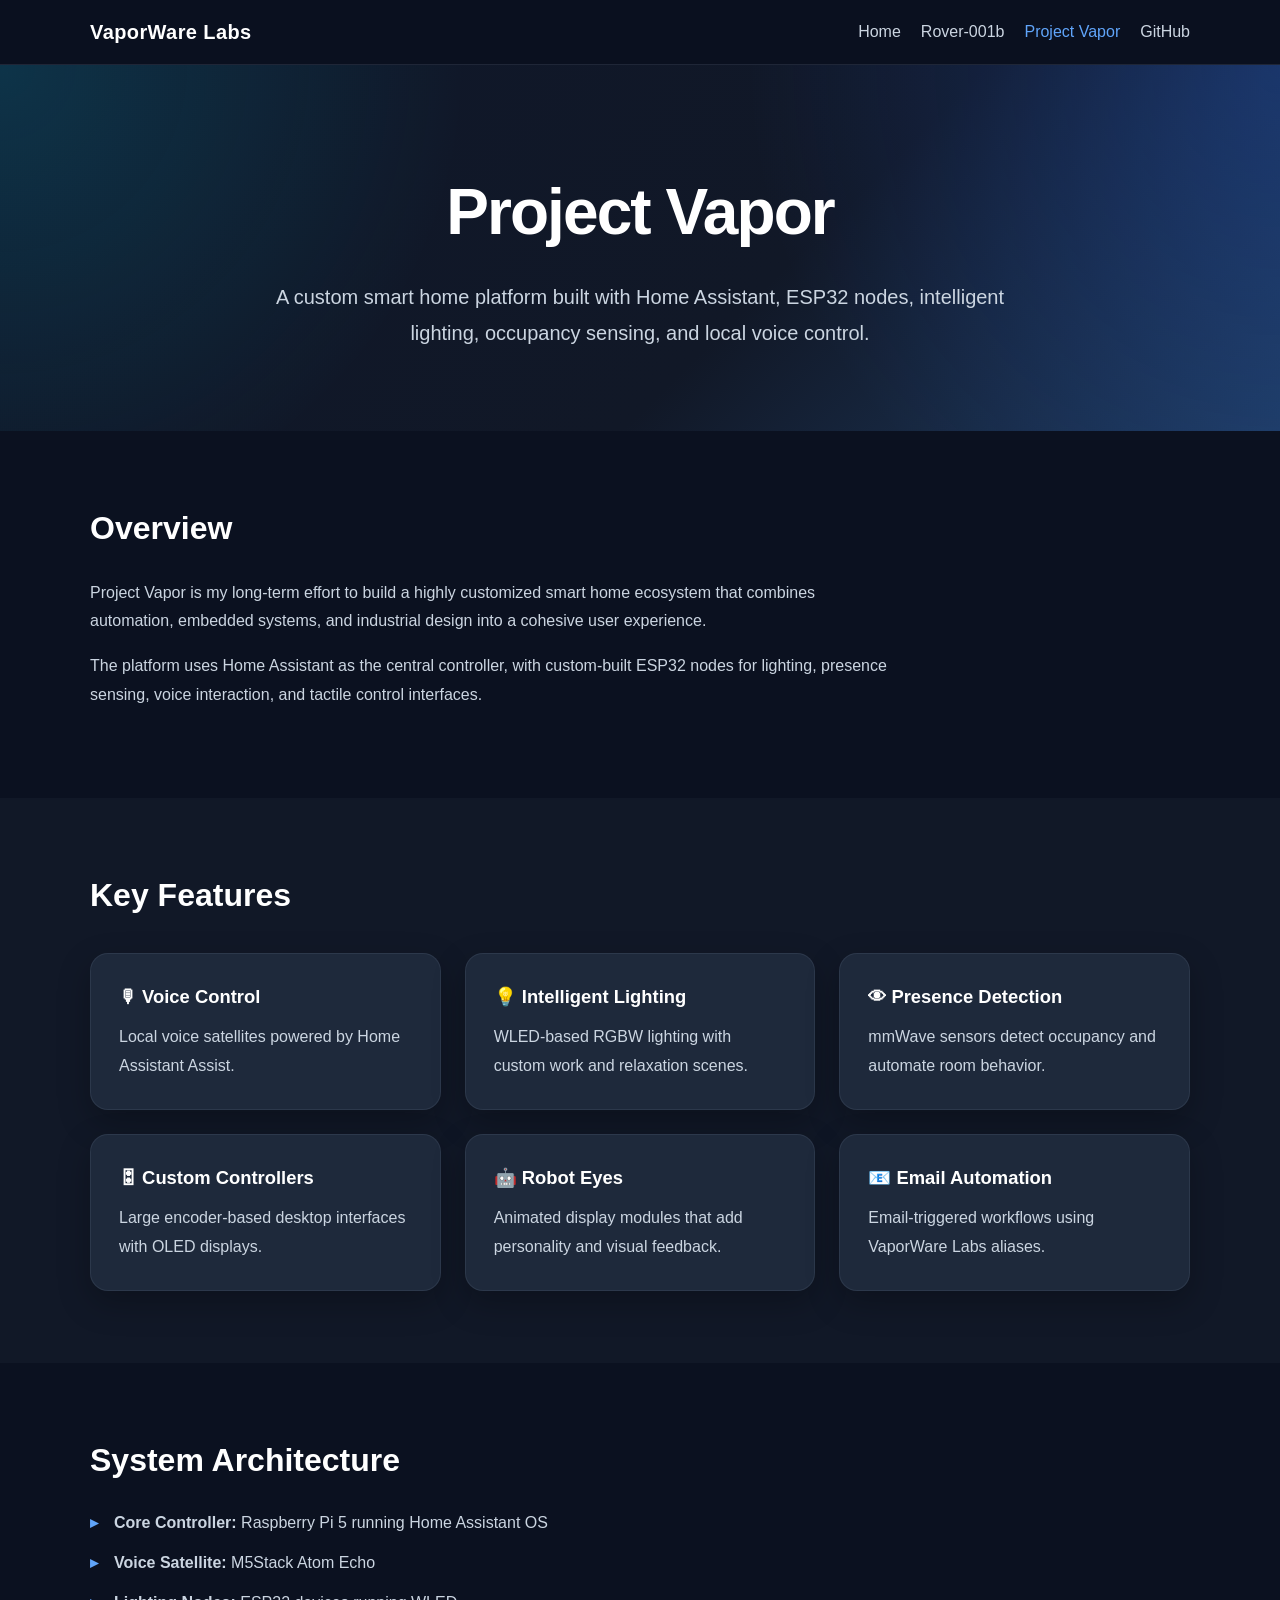
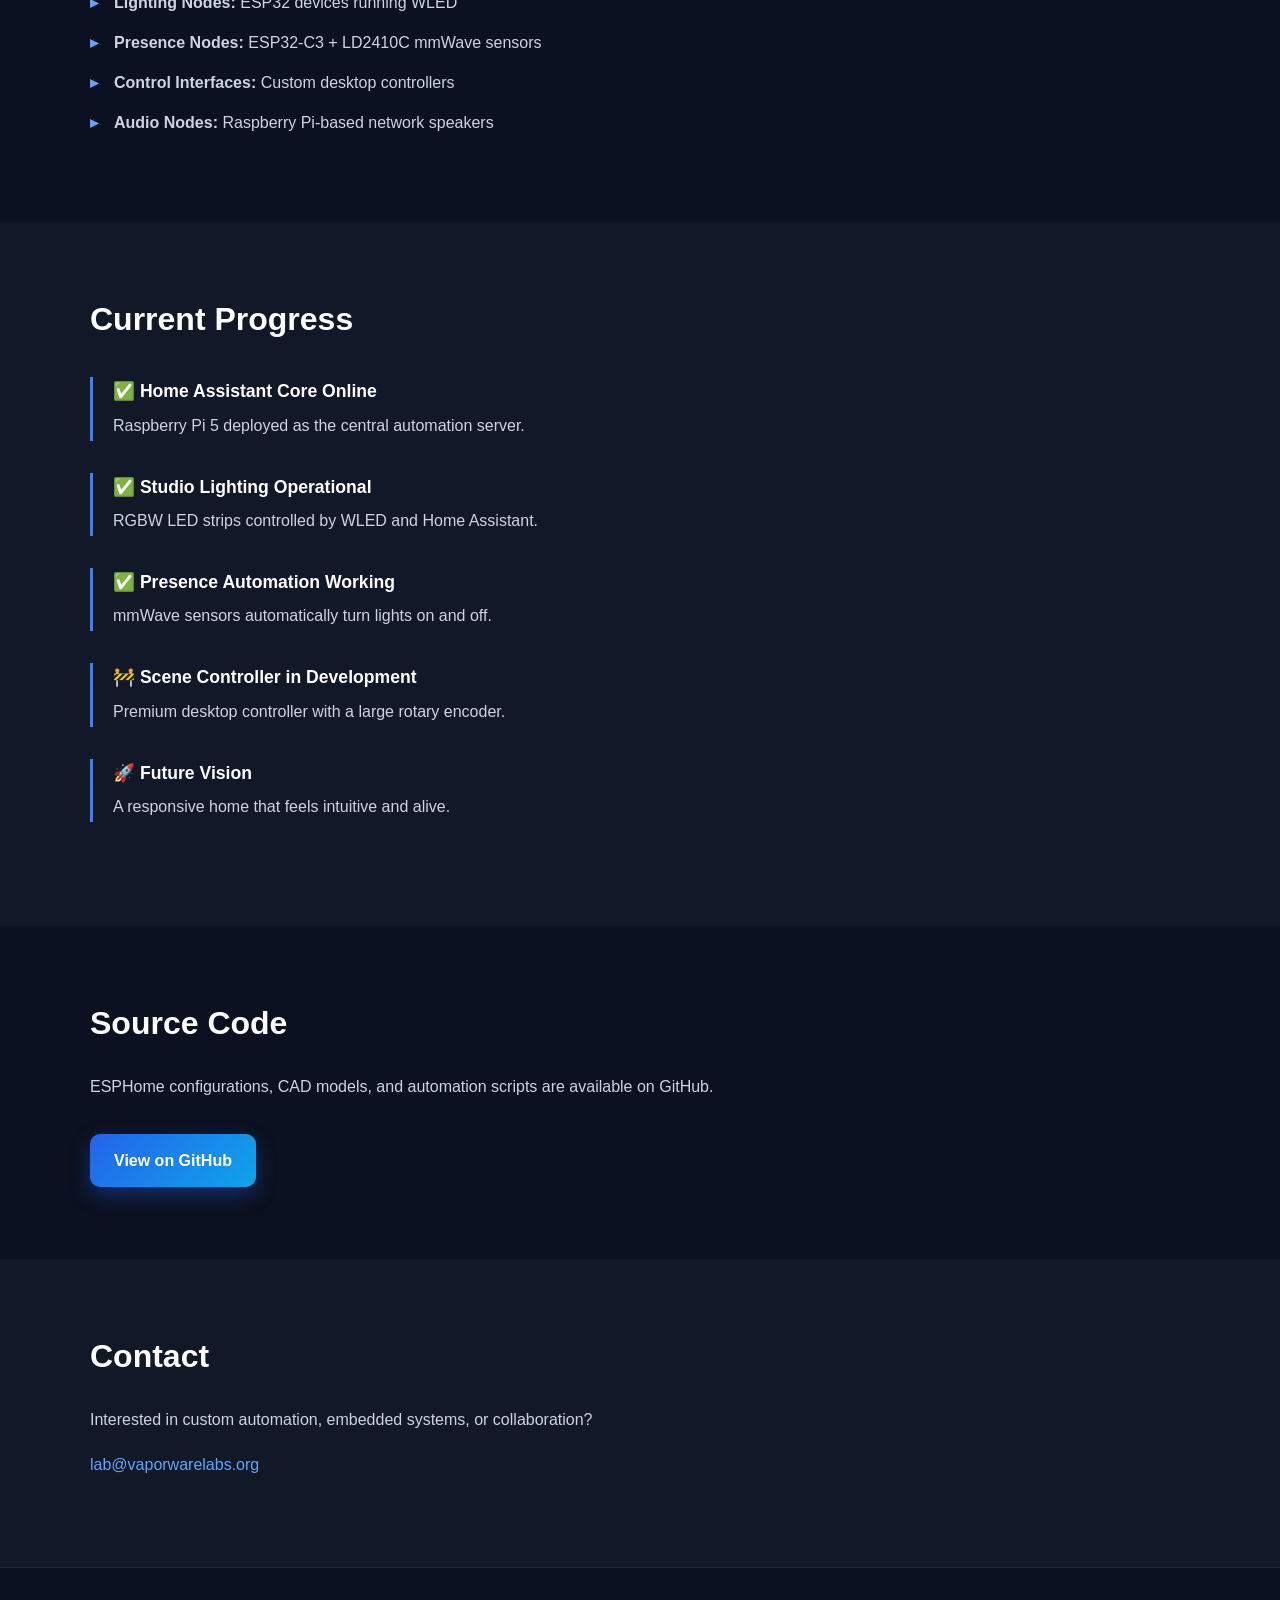
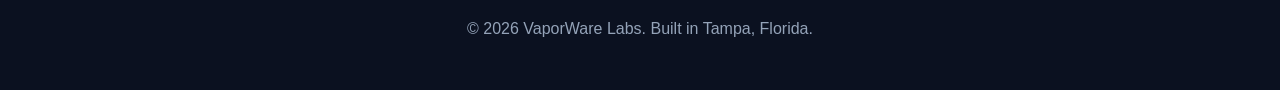
==== project-vapor.html @ d7fa9dd0 "Added project-vapor.html." ====
<!-- =========================================================
     File: project-vapor.html
     Project Vapor page with embedded CSS
     ========================================================= -->
<!DOCTYPE html>
<html lang="en">
<head>
  <meta charset="UTF-8" />
  <meta name="viewport" content="width=device-width, initial-scale=1.0" />

  <title>Project Vapor | VaporWare Labs</title>
  <meta
    name="description"
    content="Project Vapor is a custom smart home automation platform built with Home Assistant, ESP32 nodes, voice control, occupancy sensing, and intelligent lighting."
  />

  <style>
    /* =========================================================
       Base Layout
       ========================================================= */
    * {
      box-sizing: border-box;
    }

    body {
      margin: 0;
      font-family: -apple-system, BlinkMacSystemFont, "Segoe UI", Roboto,
        Helvetica, Arial, sans-serif;
      line-height: 1.6;
      color: #e5e7eb;
      background: #0b1120;
    }

    a {
      color: #60a5fa;
      text-decoration: none;
    }

    a:hover {
      text-decoration: underline;
    }

    .container {
      width: min(1100px, calc(100% - 2rem));
      margin: 0 auto;
    }

    /* =========================================================
       Header / Navigation
       ========================================================= */
    .site-header {
      background: rgba(11, 17, 32, 0.92);
      backdrop-filter: blur(8px);
      border-bottom: 1px solid rgba(148, 163, 184, 0.15);
      position: sticky;
      top: 0;
      z-index: 1000;
    }

    .site-header .container {
      display: flex;
      justify-content: space-between;
      align-items: center;
      padding: 1rem 0;
      gap: 1rem;
      flex-wrap: wrap;
    }

    .logo {
      font-size: 1.25rem;
      font-weight: 700;
      color: #ffffff;
      letter-spacing: 0.02em;
    }

    nav {
      display: flex;
      gap: 1.25rem;
      flex-wrap: wrap;
    }

    nav a {
      color: #cbd5e1;
      font-weight: 500;
    }

    nav a.active,
    nav a:hover {
      color: #60a5fa;
    }

    /* =========================================================
       Hero
       ========================================================= */
    .hero {
      background:
        radial-gradient(circle at top right, rgba(37, 99, 235, 0.25), transparent 40%),
        radial-gradient(circle at top left, rgba(6, 182, 212, 0.18), transparent 35%),
        linear-gradient(135deg, #0f172a, #111827 60%, #1e3a5f);
      padding: 6rem 0 5rem;
      text-align: center;
    }

    .hero h1 {
      margin: 0 0 1rem;
      font-size: clamp(2.5rem, 5vw, 4.5rem);
      font-weight: 800;
      letter-spacing: -0.03em;
      color: #ffffff;
    }

    .hero-subtitle {
      max-width: 800px;
      margin: 0 auto;
      font-size: 1.25rem;
      color: #cbd5e1;
      line-height: 1.8;
    }

    /* =========================================================
       Sections
       ========================================================= */
    .section {
      padding: 4.5rem 0;
    }

    .alt-bg {
      background: #111827;
    }

    .section h2 {
      margin-top: 0;
      margin-bottom: 1.5rem;
      font-size: 2rem;
      color: #ffffff;
    }

    .section p {
      max-width: 800px;
      color: #cbd5e1;
      line-height: 1.8;
    }

    /* =========================================================
       Cards
       ========================================================= */
    .card-grid {
      display: grid;
      grid-template-columns: repeat(auto-fit, minmax(260px, 1fr));
      gap: 1.5rem;
      margin-top: 2rem;
    }

    .card {
      background: #1e293b;
      border: 1px solid rgba(148, 163, 184, 0.12);
      border-radius: 18px;
      padding: 1.75rem;
      box-shadow: 0 12px 32px rgba(0, 0, 0, 0.25);
      transition: transform 0.2s ease, border-color 0.2s ease;
    }

    .card:hover {
      transform: translateY(-4px);
      border-color: rgba(96, 165, 250, 0.4);
    }

    .card h3 {
      margin-top: 0;
      margin-bottom: 0.75rem;
      color: #ffffff;
      font-size: 1.15rem;
    }

    .card p {
      margin: 0;
      color: #cbd5e1;
    }

    /* =========================================================
       Lists
       ========================================================= */
    .feature-list {
      list-style: none;
      padding: 0;
      margin: 1.5rem 0 0;
    }

    .feature-list li {
      margin-bottom: 0.9rem;
      padding-left: 1.5rem;
      position: relative;
      color: #cbd5e1;
    }

    .feature-list li::before {
      content: "▸";
      position: absolute;
      left: 0;
      color: #60a5fa;
      font-weight: bold;
    }

    /* =========================================================
       Timeline
       ========================================================= */
    .timeline {
      margin-top: 2rem;
    }

    .timeline-item {
      border-left: 3px solid #3b82f6;
      padding-left: 1.25rem;
      margin-bottom: 2rem;
    }

    .timeline-item h3 {
      margin: 0 0 0.4rem;
      color: #ffffff;
      font-size: 1.1rem;
    }

    .timeline-item p {
      margin: 0;
    }

    /* =========================================================
       Button
       ========================================================= */
    .button {
      display: inline-block;
      margin-top: 1rem;
      background: linear-gradient(135deg, #2563eb, #0ea5e9);
      color: #ffffff;
      padding: 0.85rem 1.5rem;
      border-radius: 10px;
      font-weight: 600;
      text-decoration: none;
      box-shadow: 0 8px 20px rgba(37, 99, 235, 0.35);
    }

    .button:hover {
      text-decoration: none;
      transform: translateY(-2px);
    }

    /* =========================================================
       Footer
       ========================================================= */
    .site-footer {
      border-top: 1px solid rgba(148, 163, 184, 0.15);
      padding: 2rem 0;
      text-align: center;
      color: #94a3b8;
      background: #0b1120;
    }

    /* =========================================================
       Responsive
       ========================================================= */
    @media (max-width: 768px) {
      .hero {
        padding: 4.5rem 0 4rem;
      }

      .hero-subtitle {
        font-size: 1.05rem;
      }

      .section {
        padding: 3.5rem 0;
      }

      .site-header .container {
        flex-direction: column;
        align-items: flex-start;
      }

      nav {
        gap: 0.75rem 1rem;
      }
    }
  </style>
</head>
<body>

  <!-- Navigation -->
  <header class="site-header">
    <div class="container">
      <a href="index.html" class="logo">VaporWare Labs</a>
      <nav>
        <a href="index.html">Home</a>
        <a href="rover-001b.html">Rover-001b</a>
        <a href="project-vapor.html" class="active">Project Vapor</a>
        <a href="https://github.com/VaporWareLabs" target="_blank">GitHub</a>
      </nav>
    </div>
  </header>

  <!-- Hero -->
  <section class="hero">
    <div class="container">
      <h1>Project Vapor</h1>
      <p class="hero-subtitle">
        A custom smart home platform built with Home Assistant, ESP32 nodes,
        intelligent lighting, occupancy sensing, and local voice control.
      </p>
    </div>
  </section>

  <!-- Overview -->
  <section class="section">
    <div class="container">
      <h2>Overview</h2>
      <p>
        Project Vapor is my long-term effort to build a highly customized smart
        home ecosystem that combines automation, embedded systems, and industrial
        design into a cohesive user experience.
      </p>
      <p>
        The platform uses Home Assistant as the central controller, with
        custom-built ESP32 nodes for lighting, presence sensing, voice
        interaction, and tactile control interfaces.
      </p>
    </div>
  </section>

  <!-- Features -->
  <section class="section alt-bg">
    <div class="container">
      <h2>Key Features</h2>

      <div class="card-grid">
        <div class="card">
          <h3>🎙 Voice Control</h3>
          <p>Local voice satellites powered by Home Assistant Assist.</p>
        </div>

        <div class="card">
          <h3>💡 Intelligent Lighting</h3>
          <p>WLED-based RGBW lighting with custom work and relaxation scenes.</p>
        </div>

        <div class="card">
          <h3>👁 Presence Detection</h3>
          <p>mmWave sensors detect occupancy and automate room behavior.</p>
        </div>

        <div class="card">
          <h3>🎛 Custom Controllers</h3>
          <p>Large encoder-based desktop interfaces with OLED displays.</p>
        </div>

        <div class="card">
          <h3>🤖 Robot Eyes</h3>
          <p>Animated display modules that add personality and visual feedback.</p>
        </div>

        <div class="card">
          <h3>📧 Email Automation</h3>
          <p>Email-triggered workflows using VaporWare Labs aliases.</p>
        </div>
      </div>
    </div>
  </section>

  <!-- Architecture -->
  <section class="section">
    <div class="container">
      <h2>System Architecture</h2>
      <ul class="feature-list">
        <li><strong>Core Controller:</strong> Raspberry Pi 5 running Home Assistant OS</li>
        <li><strong>Voice Satellite:</strong> M5Stack Atom Echo</li>
        <li><strong>Lighting Nodes:</strong> ESP32 devices running WLED</li>
        <li><strong>Presence Nodes:</strong> ESP32-C3 + LD2410C mmWave sensors</li>
        <li><strong>Control Interfaces:</strong> Custom desktop controllers</li>
        <li><strong>Audio Nodes:</strong> Raspberry Pi-based network speakers</li>
      </ul>
    </div>
  </section>

  <!-- Progress -->
  <section class="section alt-bg">
    <div class="container">
      <h2>Current Progress</h2>

      <div class="timeline">
        <div class="timeline-item">
          <h3>✅ Home Assistant Core Online</h3>
          <p>Raspberry Pi 5 deployed as the central automation server.</p>
        </div>

        <div class="timeline-item">
          <h3>✅ Studio Lighting Operational</h3>
          <p>RGBW LED strips controlled by WLED and Home Assistant.</p>
        </div>

        <div class="timeline-item">
          <h3>✅ Presence Automation Working</h3>
          <p>mmWave sensors automatically turn lights on and off.</p>
        </div>

        <div class="timeline-item">
          <h3>🚧 Scene Controller in Development</h3>
          <p>Premium desktop controller with a large rotary encoder.</p>
        </div>

        <div class="timeline-item">
          <h3>🚀 Future Vision</h3>
          <p>A responsive home that feels intuitive and alive.</p>
        </div>
      </div>
    </div>
  </section>

  <!-- GitHub -->
  <section class="section">
    <div class="container">
      <h2>Source Code</h2>
      <p>
        ESPHome configurations, CAD models, and automation scripts are available
        on GitHub.
      </p>
      <a class="button"
         href="https://github.com/VaporWareLabs"
         target="_blank">
        View on GitHub
      </a>
    </div>
  </section>

  <!-- Contact -->
  <section class="section alt-bg">
    <div class="container">
      <h2>Contact</h2>
      <p>
        Interested in custom automation, embedded systems, or collaboration?
      </p>
      <p>
        <a href="mailto:lab@vaporwarelabs.org">lab@vaporwarelabs.org</a>
      </p>
    </div>
  </section>

  <!-- Footer -->
  <footer class="site-footer">
    <div class="container">
      <p>&copy; 2026 VaporWare Labs. Built in Tampa, Florida.</p>
    </div>
  </footer>

</body>
</html>
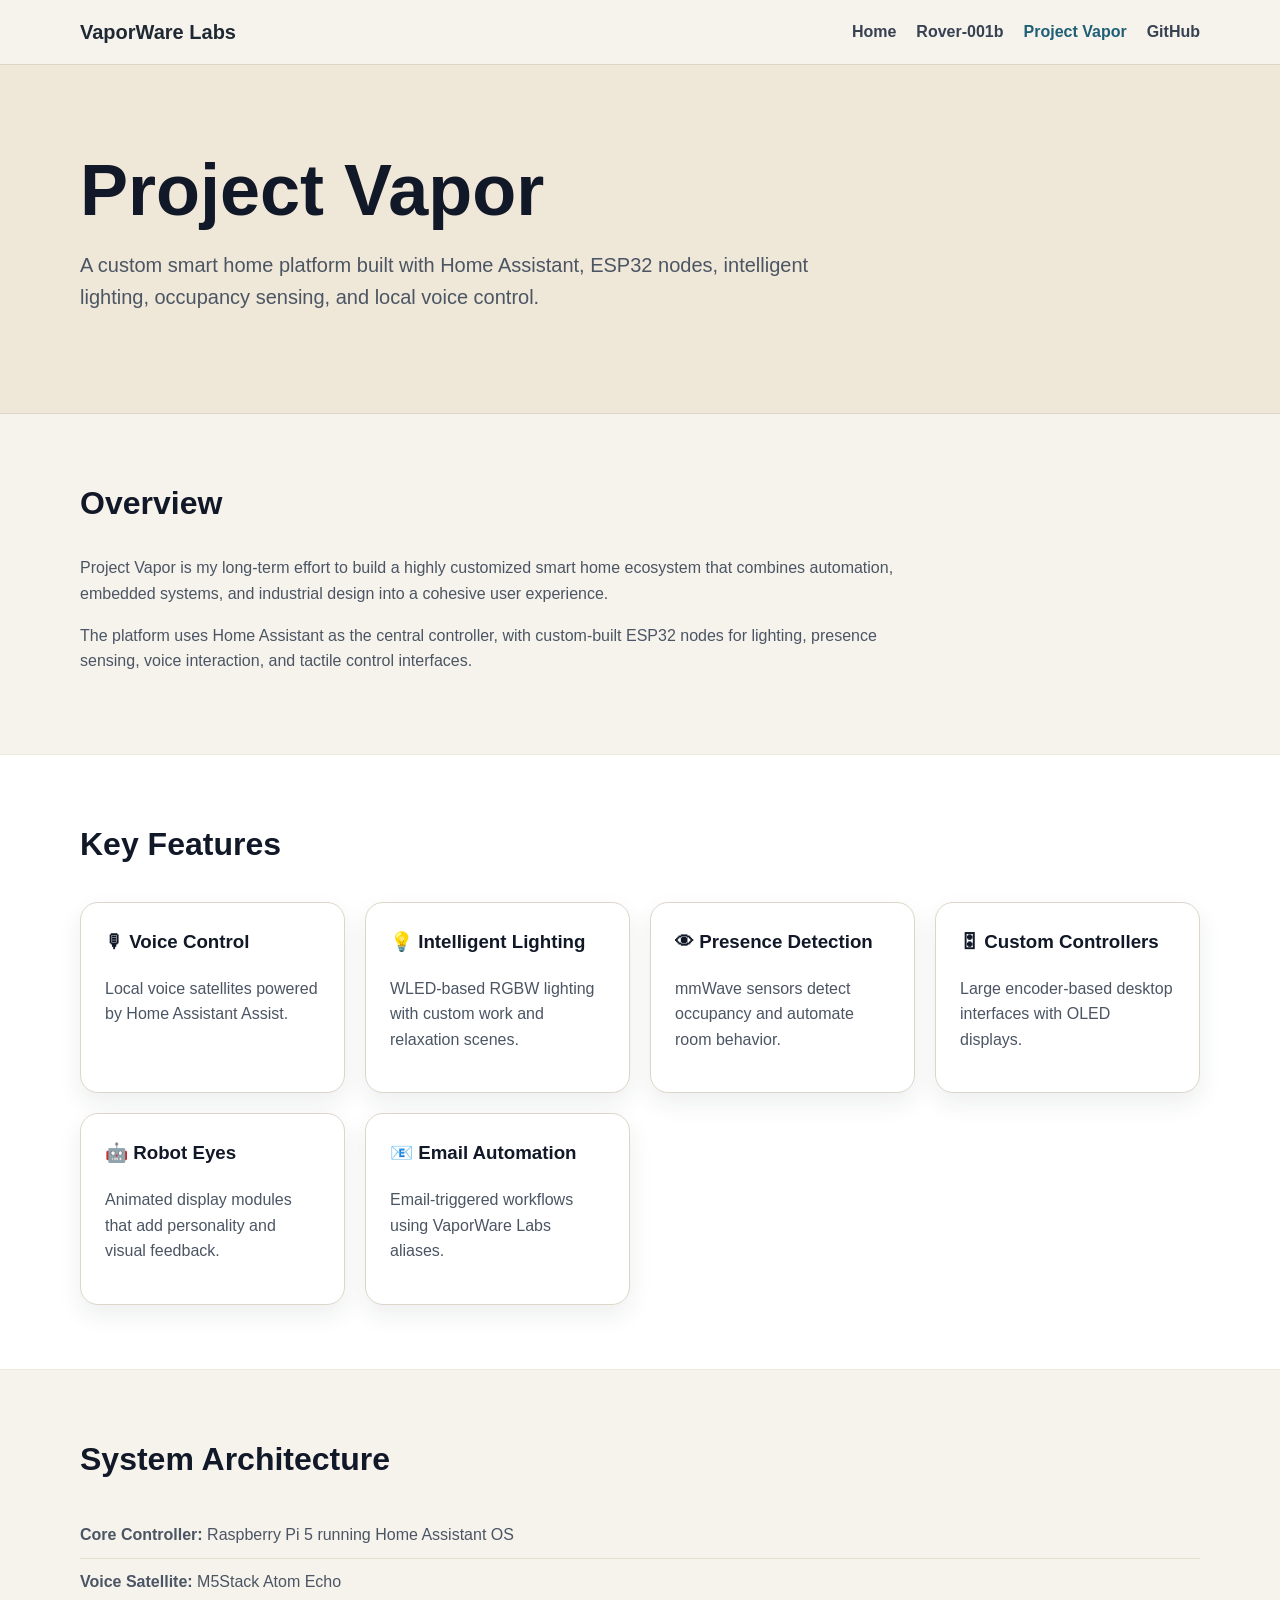
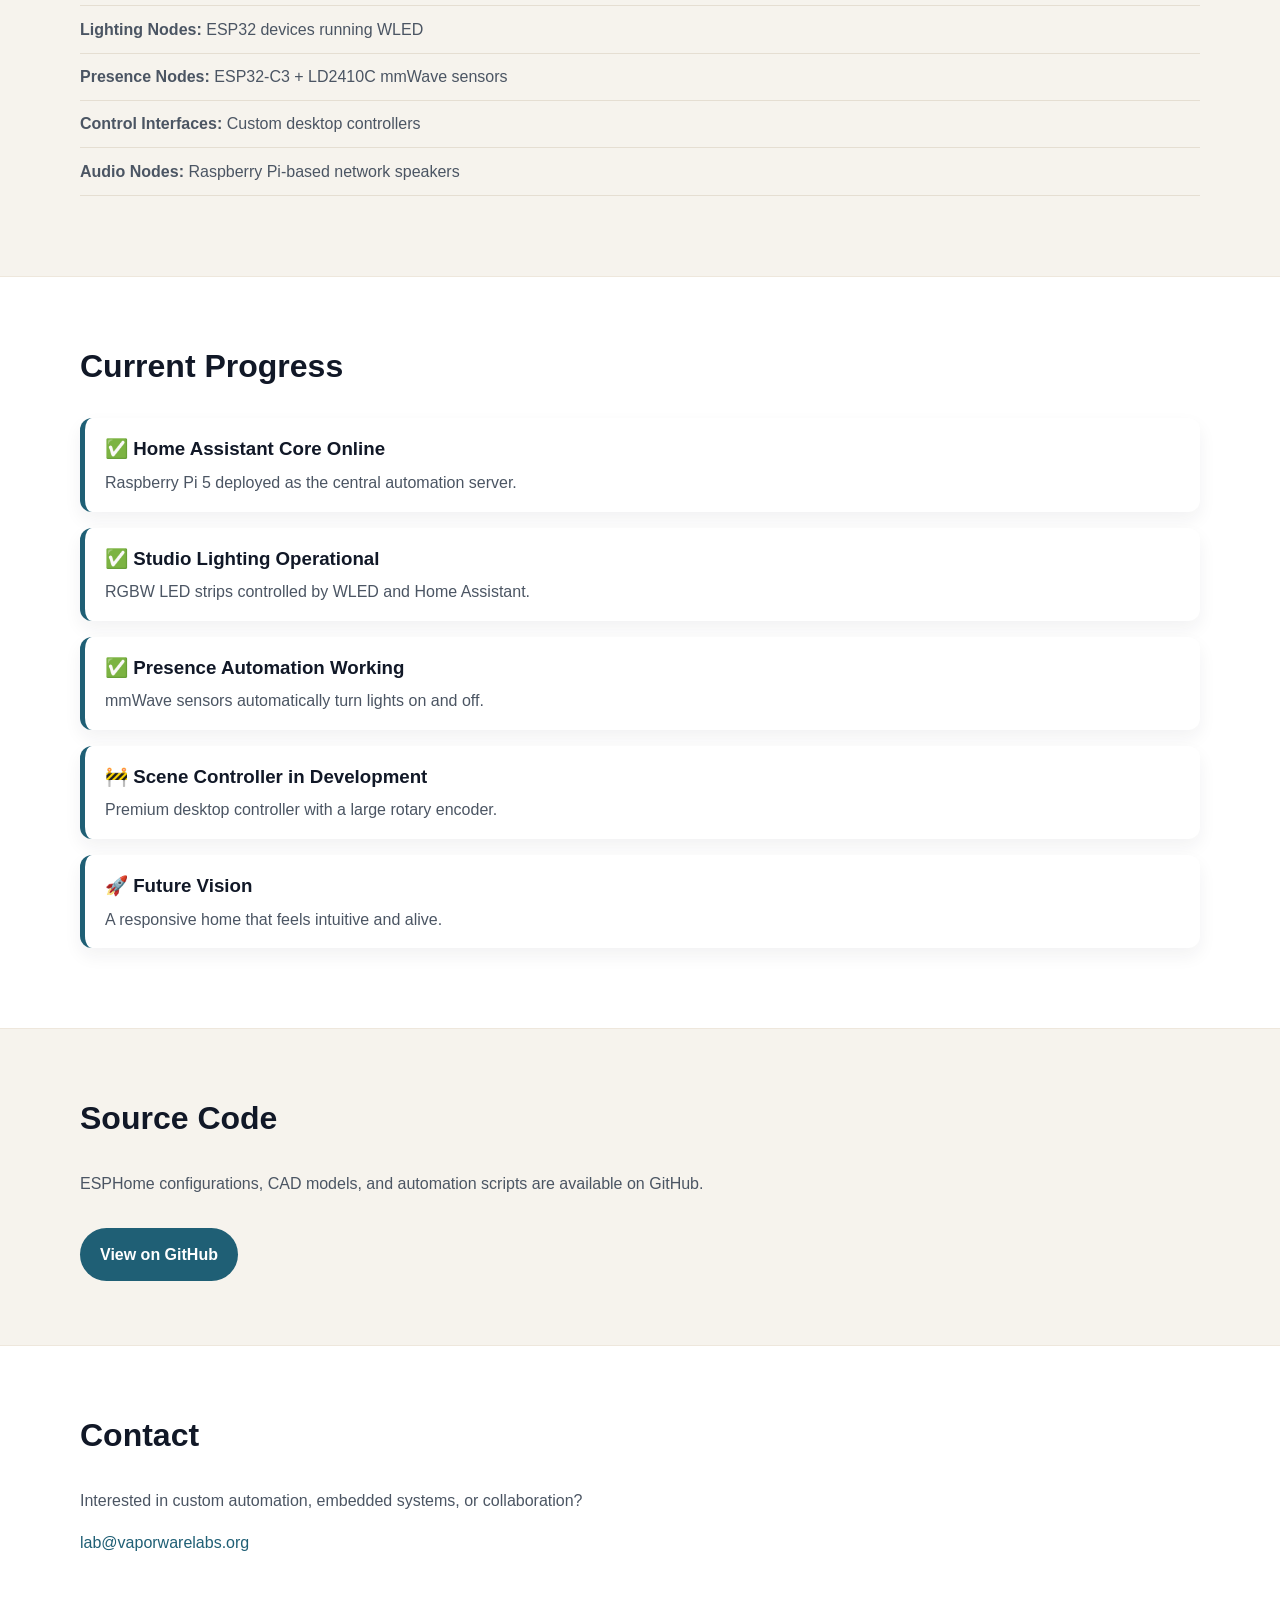
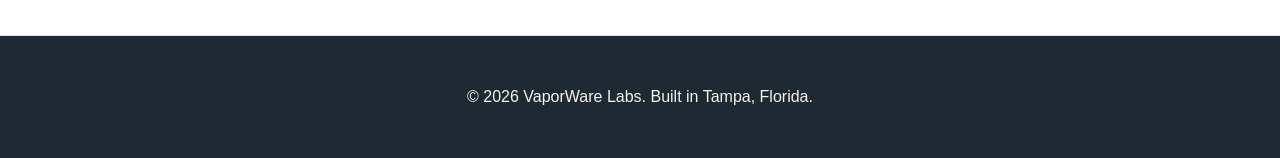
==== commit a6003957: "Reworked project-vapor.html." ====
--- a/project-vapor.html
+++ b/project-vapor.html
@@ -15,270 +15,181 @@
   />
 
   <style>
-    /* =========================================================
-       Base Layout
-       ========================================================= */
-    * {
-      box-sizing: border-box;
-    }
-
+    * { box-sizing: border-box; }
+  
     body {
       margin: 0;
-      font-family: -apple-system, BlinkMacSystemFont, "Segoe UI", Roboto,
-        Helvetica, Arial, sans-serif;
+      font-family: Arial, Helvetica, sans-serif;
+      color: #1f2933;
+      background: #f6f3ed;
       line-height: 1.6;
-      color: #e5e7eb;
-      background: #0b1120;
-    }
-
-    a {
-      color: #60a5fa;
-      text-decoration: none;
-    }
-
-    a:hover {
-      text-decoration: underline;
-    }
-
+    }
+  
+    a { color: #1f5f75; text-decoration: none; }
+    a:hover { text-decoration: underline; }
+  
     .container {
-      width: min(1100px, calc(100% - 2rem));
+      width: min(1120px, calc(100% - 2rem));
       margin: 0 auto;
     }
-
-    /* =========================================================
-       Header / Navigation
-       ========================================================= */
+  
     .site-header {
-      background: rgba(11, 17, 32, 0.92);
-      backdrop-filter: blur(8px);
-      border-bottom: 1px solid rgba(148, 163, 184, 0.15);
-      position: sticky;
-      top: 0;
-      z-index: 1000;
-    }
-
+      background: #f6f3ed;
+      border-bottom: 1px solid #ddd6c8;
+      padding: 1rem 0;
+    }
+  
     .site-header .container {
       display: flex;
       justify-content: space-between;
       align-items: center;
-      padding: 1rem 0;
       gap: 1rem;
       flex-wrap: wrap;
     }
-
+  
     .logo {
+      color: #1f2933;
+      font-weight: 800;
       font-size: 1.25rem;
-      font-weight: 700;
-      color: #ffffff;
-      letter-spacing: 0.02em;
-    }
-
+    }
+  
     nav {
       display: flex;
       gap: 1.25rem;
       flex-wrap: wrap;
     }
-
+  
     nav a {
-      color: #cbd5e1;
-      font-weight: 500;
-    }
-
-    nav a.active,
-    nav a:hover {
-      color: #60a5fa;
-    }
-
-    /* =========================================================
-       Hero
-       ========================================================= */
+      color: #374151;
+      font-weight: 600;
+    }
+  
+    nav a.active {
+      color: #1f5f75;
+    }
+  
     .hero {
-      background:
-        radial-gradient(circle at top right, rgba(37, 99, 235, 0.25), transparent 40%),
-        radial-gradient(circle at top left, rgba(6, 182, 212, 0.18), transparent 35%),
-        linear-gradient(135deg, #0f172a, #111827 60%, #1e3a5f);
-      padding: 6rem 0 5rem;
-      text-align: center;
-    }
-
+      padding: 5rem 0;
+      background: #efe7d8;
+      border-bottom: 1px solid #ddd6c8;
+    }
+  
+    .eyebrow {
+      color: #6b7280;
+      font-weight: 700;
+      text-transform: uppercase;
+      letter-spacing: 0.12em;
+      font-size: 0.85rem;
+    }
+  
     .hero h1 {
-      margin: 0 0 1rem;
-      font-size: clamp(2.5rem, 5vw, 4.5rem);
-      font-weight: 800;
-      letter-spacing: -0.03em;
-      color: #ffffff;
-    }
-
+      font-size: clamp(2.5rem, 6vw, 4.5rem);
+      margin: 0.5rem 0 1rem;
+      color: #111827;
+      line-height: 1.05;
+    }
+  
     .hero-subtitle {
-      max-width: 800px;
-      margin: 0 auto;
+      max-width: 780px;
       font-size: 1.25rem;
-      color: #cbd5e1;
-      line-height: 1.8;
-    }
-
-    /* =========================================================
-       Sections
-       ========================================================= */
+      color: #4b5563;
+    }
+  
     .section {
-      padding: 4.5rem 0;
-    }
-
+      padding: 4rem 0;
+    }
+  
+    .section h2 {
+      font-size: 2rem;
+      color: #111827;
+      margin-top: 0;
+    }
+  
+    .section p {
+      max-width: 820px;
+      color: #4b5563;
+    }
+  
     .alt-bg {
-      background: #111827;
-    }
-
-    .section h2 {
-      margin-top: 0;
-      margin-bottom: 1.5rem;
-      font-size: 2rem;
-      color: #ffffff;
-    }
-
-    .section p {
-      max-width: 800px;
-      color: #cbd5e1;
-      line-height: 1.8;
-    }
-
-    /* =========================================================
-       Cards
-       ========================================================= */
+      background: #ffffff;
+      border-top: 1px solid #eee7dc;
+      border-bottom: 1px solid #eee7dc;
+    }
+  
     .card-grid {
       display: grid;
-      grid-template-columns: repeat(auto-fit, minmax(260px, 1fr));
-      gap: 1.5rem;
+      grid-template-columns: repeat(auto-fit, minmax(240px, 1fr));
+      gap: 1.25rem;
       margin-top: 2rem;
     }
-
+  
     .card {
-      background: #1e293b;
-      border: 1px solid rgba(148, 163, 184, 0.12);
+      background: #ffffff;
+      border: 1px solid #ddd6c8;
       border-radius: 18px;
-      padding: 1.75rem;
-      box-shadow: 0 12px 32px rgba(0, 0, 0, 0.25);
-      transition: transform 0.2s ease, border-color 0.2s ease;
-    }
-
-    .card:hover {
-      transform: translateY(-4px);
-      border-color: rgba(96, 165, 250, 0.4);
-    }
-
+      padding: 1.5rem;
+      box-shadow: 0 10px 24px rgba(31, 41, 51, 0.08);
+    }
+  
     .card h3 {
       margin-top: 0;
-      margin-bottom: 0.75rem;
-      color: #ffffff;
-      font-size: 1.15rem;
-    }
-
-    .card p {
-      margin: 0;
-      color: #cbd5e1;
-    }
-
-    /* =========================================================
-       Lists
-       ========================================================= */
+      color: #111827;
+    }
+  
     .feature-list {
       list-style: none;
       padding: 0;
-      margin: 1.5rem 0 0;
-    }
-
+    }
+  
     .feature-list li {
-      margin-bottom: 0.9rem;
-      padding-left: 1.5rem;
-      position: relative;
-      color: #cbd5e1;
-    }
-
-    .feature-list li::before {
-      content: "▸";
-      position: absolute;
-      left: 0;
-      color: #60a5fa;
-      font-weight: bold;
-    }
-
-    /* =========================================================
-       Timeline
-       ========================================================= */
-    .timeline {
-      margin-top: 2rem;
-    }
-
+      padding: 0.65rem 0;
+      border-bottom: 1px solid #e5ded2;
+      color: #4b5563;
+    }
+  
     .timeline-item {
-      border-left: 3px solid #3b82f6;
-      padding-left: 1.25rem;
-      margin-bottom: 2rem;
-    }
-
+      background: #ffffff;
+      border-left: 5px solid #1f5f75;
+      border-radius: 12px;
+      padding: 1rem 1.25rem;
+      margin-bottom: 1rem;
+      box-shadow: 0 8px 18px rgba(31, 41, 51, 0.06);
+    }
+  
     .timeline-item h3 {
-      margin: 0 0 0.4rem;
-      color: #ffffff;
-      font-size: 1.1rem;
-    }
-
+      margin: 0 0 0.35rem;
+      color: #111827;
+    }
+  
     .timeline-item p {
       margin: 0;
     }
-
-    /* =========================================================
-       Button
-       ========================================================= */
+  
     .button {
       display: inline-block;
+      background: #1f5f75;
+      color: #ffffff;
+      padding: 0.85rem 1.25rem;
+      border-radius: 999px;
+      font-weight: 700;
       margin-top: 1rem;
-      background: linear-gradient(135deg, #2563eb, #0ea5e9);
-      color: #ffffff;
-      padding: 0.85rem 1.5rem;
-      border-radius: 10px;
-      font-weight: 600;
+    }
+  
+    .button:hover {
+      background: #17495a;
       text-decoration: none;
-      box-shadow: 0 8px 20px rgba(37, 99, 235, 0.35);
-    }
-
-    .button:hover {
-      text-decoration: none;
-      transform: translateY(-2px);
-    }
-
-    /* =========================================================
-       Footer
-       ========================================================= */
+    }
+  
     .site-footer {
-      border-top: 1px solid rgba(148, 163, 184, 0.15);
+      background: #1f2933;
+      color: #f6f3ed;
       padding: 2rem 0;
       text-align: center;
-      color: #94a3b8;
-      background: #0b1120;
-    }
-
-    /* =========================================================
-       Responsive
-       ========================================================= */
+    }
+  
     @media (max-width: 768px) {
-      .hero {
-        padding: 4.5rem 0 4rem;
-      }
-
-      .hero-subtitle {
-        font-size: 1.05rem;
-      }
-
-      .section {
-        padding: 3.5rem 0;
-      }
-
-      .site-header .container {
-        flex-direction: column;
-        align-items: flex-start;
-      }
-
-      nav {
-        gap: 0.75rem 1rem;
-      }
+      .hero { padding: 3.5rem 0; }
+      .section { padding: 3rem 0; }
     }
   </style>
 </head>
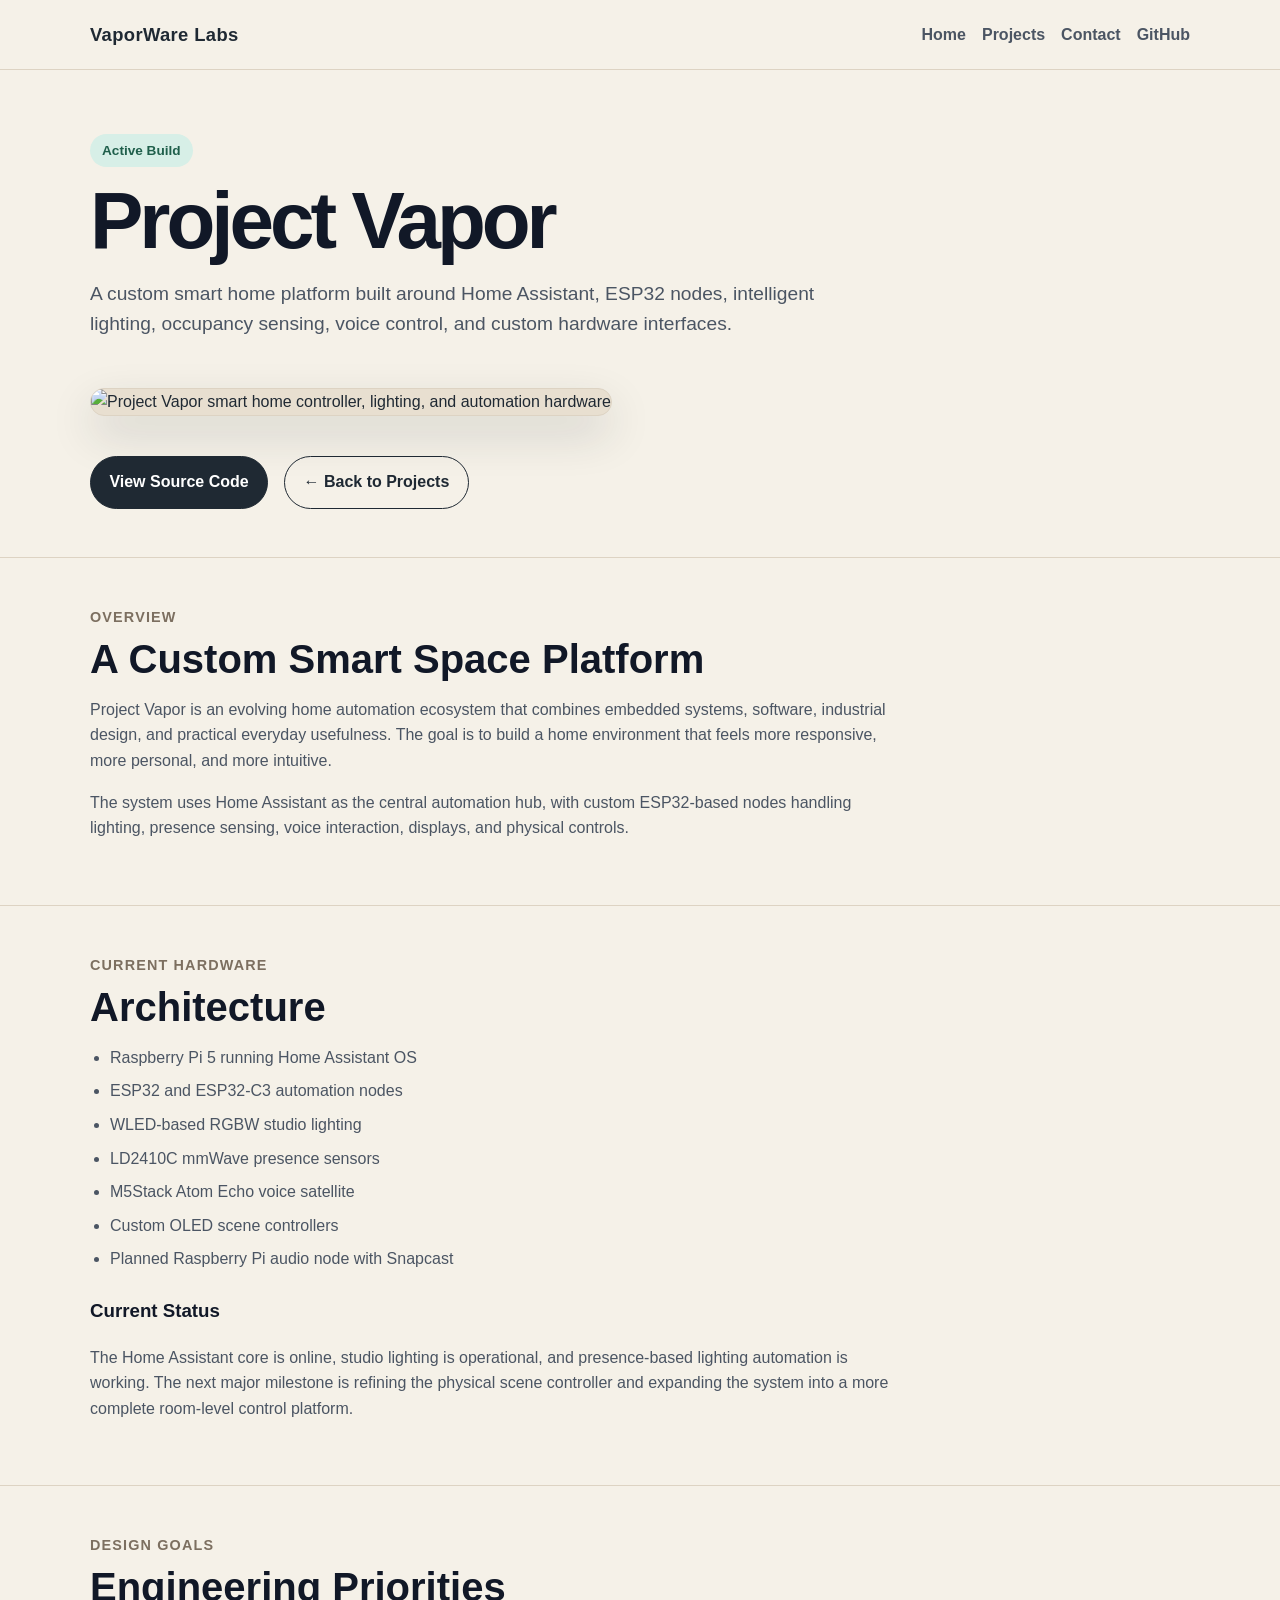
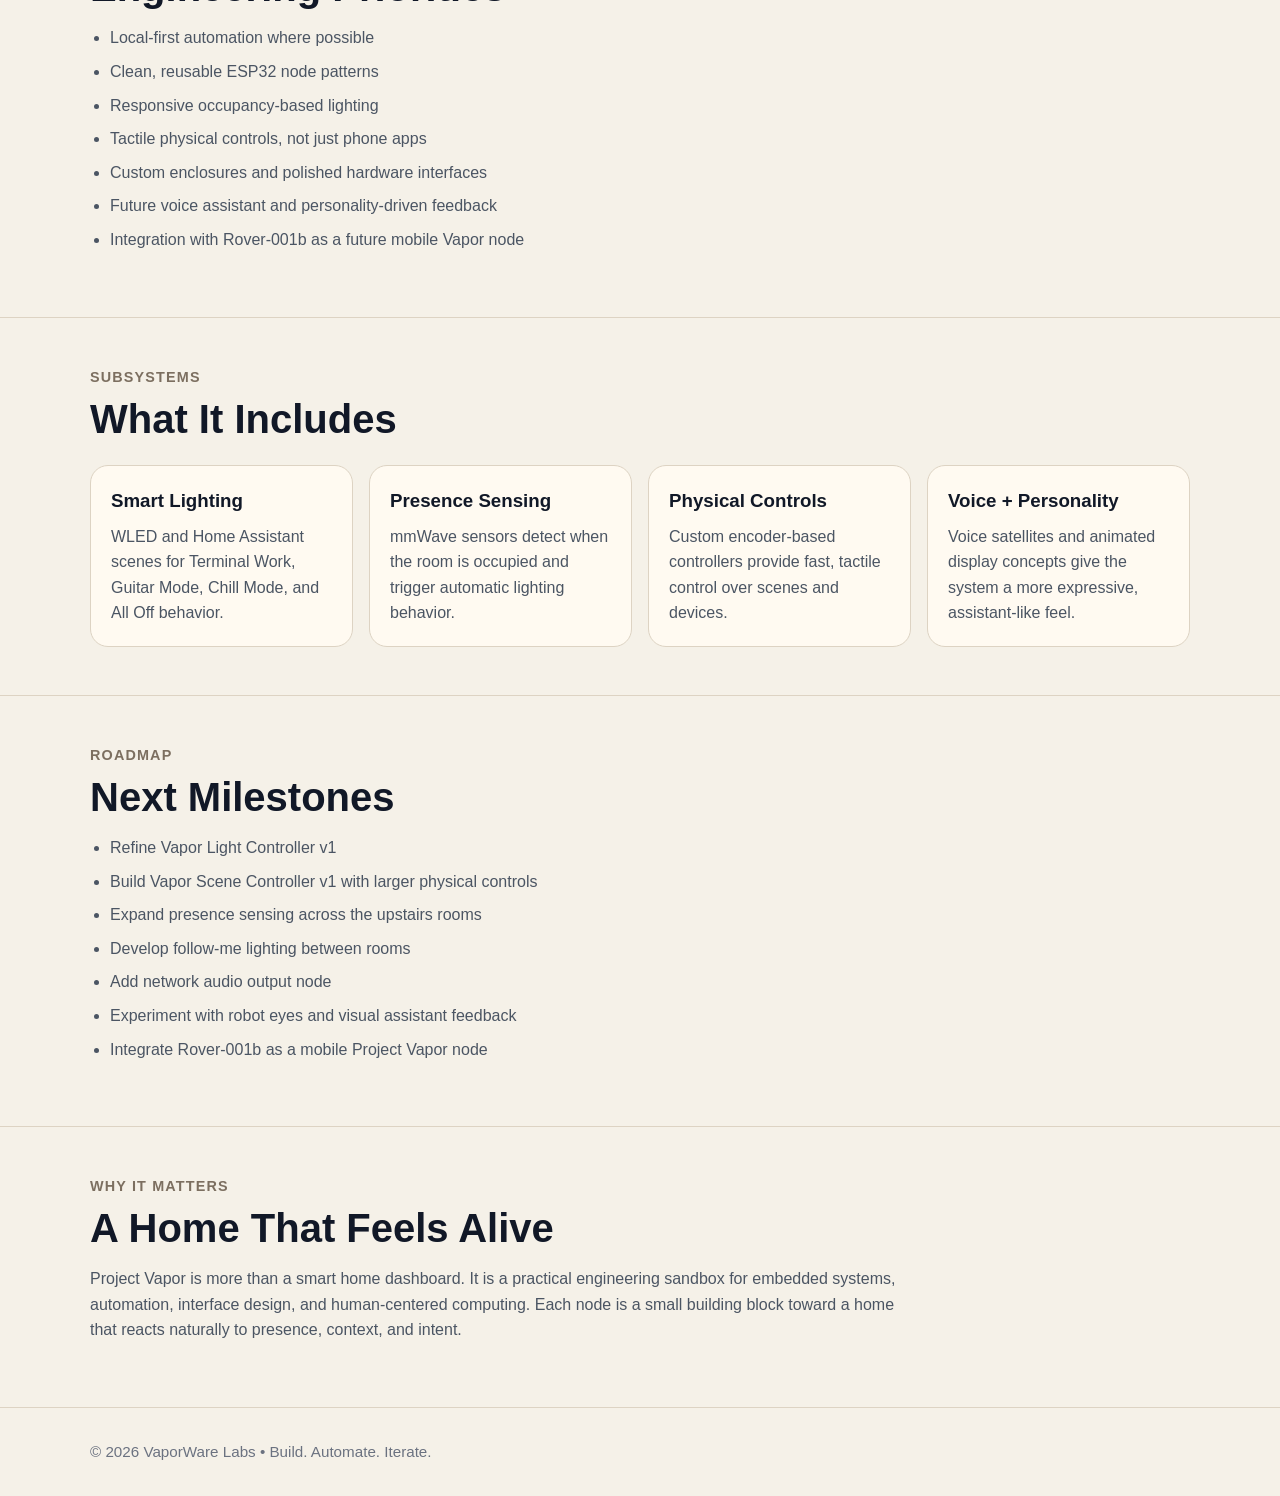
==== commit d749e4a3: "Updated project-vapor.html style to match site." ====
--- a/project-vapor.html
+++ b/project-vapor.html
@@ -1,7 +1,3 @@
-<!-- =========================================================
-     File: project-vapor.html
-     Project Vapor page with embedded CSS
-     ========================================================= -->
 <!DOCTYPE html>
 <html lang="en">
 <head>
@@ -11,354 +7,397 @@
   <title>Project Vapor | VaporWare Labs</title>
   <meta
     name="description"
-    content="Project Vapor is a custom smart home automation platform built with Home Assistant, ESP32 nodes, voice control, occupancy sensing, and intelligent lighting."
+    content="Project Vapor is a custom smart home automation platform built with Home Assistant, ESP32 nodes, intelligent lighting, occupancy sensing, and local voice control."
   />
 
   <style>
-    * { box-sizing: border-box; }
-  
+    * {
+      box-sizing: border-box;
+    }
+
     body {
       margin: 0;
       font-family: Arial, Helvetica, sans-serif;
+      background: #f5f1e8;
       color: #1f2933;
-      background: #f6f3ed;
       line-height: 1.6;
     }
-  
-    a { color: #1f5f75; text-decoration: none; }
-    a:hover { text-decoration: underline; }
-  
+
+    a {
+      color: inherit;
+      text-decoration: none;
+    }
+
     .container {
-      width: min(1120px, calc(100% - 2rem));
+      width: min(1100px, calc(100% - 2rem));
       margin: 0 auto;
     }
-  
-    .site-header {
-      background: #f6f3ed;
-      border-bottom: 1px solid #ddd6c8;
-      padding: 1rem 0;
-    }
-  
-    .site-header .container {
+
+    header {
+      padding: 1.25rem 0;
+      border-bottom: 1px solid #ddd3c3;
+      background: #f5f1e8;
+    }
+
+    .nav {
       display: flex;
       justify-content: space-between;
       align-items: center;
       gap: 1rem;
       flex-wrap: wrap;
     }
-  
-    .logo {
-      color: #1f2933;
+
+    .brand {
       font-weight: 800;
-      font-size: 1.25rem;
-    }
-  
+      font-size: 1.15rem;
+      letter-spacing: 0.02em;
+    }
+
     nav {
       display: flex;
-      gap: 1.25rem;
+      gap: 1rem;
       flex-wrap: wrap;
-    }
-  
-    nav a {
-      color: #374151;
       font-weight: 600;
-    }
-  
-    nav a.active {
-      color: #1f5f75;
-    }
-  
+      color: #4b5563;
+    }
+
+    nav a:hover {
+      color: #111827;
+    }
+
     .hero {
-      padding: 5rem 0;
-      background: #efe7d8;
-      border-bottom: 1px solid #ddd6c8;
-    }
-  
-    .eyebrow {
-      color: #6b7280;
+      padding: 4rem 0 3rem;
+    }
+
+    .badge {
+      display: inline-block;
+      margin-bottom: 1rem;
+      padding: 0.35rem 0.75rem;
+      border-radius: 999px;
+      background: #d7efe7;
+      color: #1f5f4b;
+      font-size: 0.85rem;
       font-weight: 700;
+    }
+
+    h1 {
+      margin: 0 0 1rem;
+      font-size: clamp(2.75rem, 7vw, 5rem);
+      line-height: 0.95;
+      letter-spacing: -0.05em;
+      color: #111827;
+    }
+
+    .hero p {
+      max-width: 760px;
+      font-size: 1.2rem;
+      color: #4b5563;
+      margin-bottom: 2rem;
+    }
+
+    .hero-image {
+      width: 100%;
+      max-height: 520px;
+      object-fit: cover;
+      border-radius: 24px;
+      border: 1px solid #ddd3c3;
+      box-shadow: 0 18px 45px rgba(31, 41, 51, 0.16);
+      background: #e8dfd0;
+      margin: 1rem 0 1.5rem;
+    }
+
+    .actions {
+      display: flex;
+      gap: 1rem;
+      flex-wrap: wrap;
+      margin-top: 1rem;
+    }
+
+    .button {
+      display: inline-block;
+      padding: 0.8rem 1.15rem;
+      border-radius: 999px;
+      font-weight: 700;
+      border: 1px solid #1f2933;
+      background: #1f2933;
+      color: #ffffff;
+    }
+
+    .button.secondary {
+      background: transparent;
+      color: #1f2933;
+    }
+
+    .section {
+      padding: 3rem 0;
+      border-top: 1px solid #ddd3c3;
+    }
+
+    .section-label {
+      margin: 0 0 0.5rem;
+      color: #7c6f60;
+      font-size: 0.9rem;
+      font-weight: 800;
       text-transform: uppercase;
-      letter-spacing: 0.12em;
-      font-size: 0.85rem;
-    }
-  
-    .hero h1 {
-      font-size: clamp(2.5rem, 6vw, 4.5rem);
-      margin: 0.5rem 0 1rem;
+      letter-spacing: 0.08em;
+    }
+
+    h2 {
+      margin: 0 0 1rem;
+      font-size: clamp(1.75rem, 4vw, 2.5rem);
+      line-height: 1.1;
       color: #111827;
-      line-height: 1.05;
-    }
-  
-    .hero-subtitle {
-      max-width: 780px;
-      font-size: 1.25rem;
-      color: #4b5563;
-    }
-  
-    .section {
-      padding: 4rem 0;
-    }
-  
-    .section h2 {
-      font-size: 2rem;
+    }
+
+    h3 {
+      margin-top: 1.5rem;
       color: #111827;
-      margin-top: 0;
-    }
-  
-    .section p {
+    }
+
+    p {
       max-width: 820px;
       color: #4b5563;
     }
-  
-    .alt-bg {
-      background: #ffffff;
-      border-top: 1px solid #eee7dc;
-      border-bottom: 1px solid #eee7dc;
-    }
-  
-    .card-grid {
+
+    ul {
+      max-width: 820px;
+      padding-left: 1.25rem;
+      color: #4b5563;
+    }
+
+    li {
+      margin-bottom: 0.5rem;
+    }
+
+    .grid {
       display: grid;
       grid-template-columns: repeat(auto-fit, minmax(240px, 1fr));
-      gap: 1.25rem;
-      margin-top: 2rem;
-    }
-  
+      gap: 1rem;
+      margin-top: 1.5rem;
+    }
+
     .card {
-      background: #ffffff;
-      border: 1px solid #ddd6c8;
+      background: #fffaf1;
+      border: 1px solid #ddd3c3;
       border-radius: 18px;
-      padding: 1.5rem;
-      box-shadow: 0 10px 24px rgba(31, 41, 51, 0.08);
-    }
-  
+      padding: 1.25rem;
+    }
+
     .card h3 {
       margin-top: 0;
-      color: #111827;
-    }
-  
-    .feature-list {
-      list-style: none;
-      padding: 0;
-    }
-  
-    .feature-list li {
-      padding: 0.65rem 0;
-      border-bottom: 1px solid #e5ded2;
-      color: #4b5563;
-    }
-  
-    .timeline-item {
-      background: #ffffff;
-      border-left: 5px solid #1f5f75;
-      border-radius: 12px;
-      padding: 1rem 1.25rem;
-      margin-bottom: 1rem;
-      box-shadow: 0 8px 18px rgba(31, 41, 51, 0.06);
-    }
-  
-    .timeline-item h3 {
-      margin: 0 0 0.35rem;
-      color: #111827;
-    }
-  
-    .timeline-item p {
+      margin-bottom: 0.5rem;
+    }
+
+    .card p {
       margin: 0;
     }
-  
-    .button {
-      display: inline-block;
-      background: #1f5f75;
-      color: #ffffff;
-      padding: 0.85rem 1.25rem;
-      border-radius: 999px;
-      font-weight: 700;
-      margin-top: 1rem;
-    }
-  
-    .button:hover {
-      background: #17495a;
-      text-decoration: none;
-    }
-  
-    .site-footer {
-      background: #1f2933;
-      color: #f6f3ed;
+
+    footer {
       padding: 2rem 0;
-      text-align: center;
-    }
-  
-    @media (max-width: 768px) {
-      .hero { padding: 3.5rem 0; }
-      .section { padding: 3rem 0; }
+      border-top: 1px solid #ddd3c3;
+      color: #6b7280;
+      font-size: 0.95rem;
+    }
+
+    @media (max-width: 700px) {
+      .hero {
+        padding-top: 3rem;
+      }
+
+      .actions {
+        flex-direction: column;
+      }
+
+      .button {
+        text-align: center;
+      }
     }
   </style>
 </head>
+
 <body>
-
-  <!-- Navigation -->
-  <header class="site-header">
-    <div class="container">
-      <a href="index.html" class="logo">VaporWare Labs</a>
+  <header>
+    <div class="container nav">
+      <a class="brand" href="index.html">VaporWare Labs</a>
+
       <nav>
         <a href="index.html">Home</a>
-        <a href="rover-001b.html">Rover-001b</a>
-        <a href="project-vapor.html" class="active">Project Vapor</a>
-        <a href="https://github.com/VaporWareLabs" target="_blank">GitHub</a>
+        <a href="index.html#projects">Projects</a>
+        <a href="mailto:lab@vaporwarelabs.org">Contact</a>
+        <a href="https://github.com/VaporWareLabs" target="_blank" rel="noopener">GitHub</a>
       </nav>
     </div>
   </header>
 
-  <!-- Hero -->
-  <section class="hero">
+  <main>
+    <section class="hero">
+      <div class="container">
+        <span class="badge">Active Build</span>
+
+        <h1>Project Vapor</h1>
+
+        <p>
+          A custom smart home platform built around Home Assistant, ESP32 nodes,
+          intelligent lighting, occupancy sensing, voice control, and custom
+          hardware interfaces.
+        </p>
+
+        <img
+          class="hero-image"
+          src="images/project-vapor-hero.jpg"
+          alt="Project Vapor smart home controller, lighting, and automation hardware"
+        />
+
+        <div class="actions">
+          <a class="button" href="https://github.com/VaporWareLabs" target="_blank" rel="noopener">
+            View Source Code
+          </a>
+          <a class="button secondary" href="index.html#projects">
+            ← Back to Projects
+          </a>
+        </div>
+      </div>
+    </section>
+
+    <section class="section">
+      <div class="container">
+        <p class="section-label">Overview</p>
+        <h2>A Custom Smart Space Platform</h2>
+
+        <p>
+          Project Vapor is an evolving home automation ecosystem that combines
+          embedded systems, software, industrial design, and practical everyday
+          usefulness. The goal is to build a home environment that feels more
+          responsive, more personal, and more intuitive.
+        </p>
+
+        <p>
+          The system uses Home Assistant as the central automation hub, with
+          custom ESP32-based nodes handling lighting, presence sensing, voice
+          interaction, displays, and physical controls.
+        </p>
+      </div>
+    </section>
+
+    <section class="section">
+      <div class="container">
+        <p class="section-label">Current Hardware</p>
+        <h2>Architecture</h2>
+
+        <ul>
+          <li>Raspberry Pi 5 running Home Assistant OS</li>
+          <li>ESP32 and ESP32-C3 automation nodes</li>
+          <li>WLED-based RGBW studio lighting</li>
+          <li>LD2410C mmWave presence sensors</li>
+          <li>M5Stack Atom Echo voice satellite</li>
+          <li>Custom OLED scene controllers</li>
+          <li>Planned Raspberry Pi audio node with Snapcast</li>
+        </ul>
+
+        <h3>Current Status</h3>
+        <p>
+          The Home Assistant core is online, studio lighting is operational,
+          and presence-based lighting automation is working. The next major
+          milestone is refining the physical scene controller and expanding the
+          system into a more complete room-level control platform.
+        </p>
+      </div>
+    </section>
+
+    <section class="section">
+      <div class="container">
+        <p class="section-label">Design Goals</p>
+        <h2>Engineering Priorities</h2>
+
+        <ul>
+          <li>Local-first automation where possible</li>
+          <li>Clean, reusable ESP32 node patterns</li>
+          <li>Responsive occupancy-based lighting</li>
+          <li>Tactile physical controls, not just phone apps</li>
+          <li>Custom enclosures and polished hardware interfaces</li>
+          <li>Future voice assistant and personality-driven feedback</li>
+          <li>Integration with Rover-001b as a future mobile Vapor node</li>
+        </ul>
+      </div>
+    </section>
+
+    <section class="section">
+      <div class="container">
+        <p class="section-label">Subsystems</p>
+        <h2>What It Includes</h2>
+
+        <div class="grid">
+          <div class="card">
+            <h3>Smart Lighting</h3>
+            <p>
+              WLED and Home Assistant scenes for Terminal Work, Guitar Mode,
+              Chill Mode, and All Off behavior.
+            </p>
+          </div>
+
+          <div class="card">
+            <h3>Presence Sensing</h3>
+            <p>
+              mmWave sensors detect when the room is occupied and trigger
+              automatic lighting behavior.
+            </p>
+          </div>
+
+          <div class="card">
+            <h3>Physical Controls</h3>
+            <p>
+              Custom encoder-based controllers provide fast, tactile control
+              over scenes and devices.
+            </p>
+          </div>
+
+          <div class="card">
+            <h3>Voice + Personality</h3>
+            <p>
+              Voice satellites and animated display concepts give the system
+              a more expressive, assistant-like feel.
+            </p>
+          </div>
+        </div>
+      </div>
+    </section>
+
+    <section class="section">
+      <div class="container">
+        <p class="section-label">Roadmap</p>
+        <h2>Next Milestones</h2>
+
+        <ul>
+          <li>Refine Vapor Light Controller v1</li>
+          <li>Build Vapor Scene Controller v1 with larger physical controls</li>
+          <li>Expand presence sensing across the upstairs rooms</li>
+          <li>Develop follow-me lighting between rooms</li>
+          <li>Add network audio output node</li>
+          <li>Experiment with robot eyes and visual assistant feedback</li>
+          <li>Integrate Rover-001b as a mobile Project Vapor node</li>
+        </ul>
+      </div>
+    </section>
+
+    <section class="section">
+      <div class="container">
+        <p class="section-label">Why It Matters</p>
+        <h2>A Home That Feels Alive</h2>
+
+        <p>
+          Project Vapor is more than a smart home dashboard. It is a practical
+          engineering sandbox for embedded systems, automation, interface design,
+          and human-centered computing. Each node is a small building block
+          toward a home that reacts naturally to presence, context, and intent.
+        </p>
+      </div>
+    </section>
+  </main>
+
+  <footer>
     <div class="container">
-      <h1>Project Vapor</h1>
-      <p class="hero-subtitle">
-        A custom smart home platform built with Home Assistant, ESP32 nodes,
-        intelligent lighting, occupancy sensing, and local voice control.
-      </p>
-    </div>
-  </section>
-
-  <!-- Overview -->
-  <section class="section">
-    <div class="container">
-      <h2>Overview</h2>
-      <p>
-        Project Vapor is my long-term effort to build a highly customized smart
-        home ecosystem that combines automation, embedded systems, and industrial
-        design into a cohesive user experience.
-      </p>
-      <p>
-        The platform uses Home Assistant as the central controller, with
-        custom-built ESP32 nodes for lighting, presence sensing, voice
-        interaction, and tactile control interfaces.
-      </p>
-    </div>
-  </section>
-
-  <!-- Features -->
-  <section class="section alt-bg">
-    <div class="container">
-      <h2>Key Features</h2>
-
-      <div class="card-grid">
-        <div class="card">
-          <h3>🎙 Voice Control</h3>
-          <p>Local voice satellites powered by Home Assistant Assist.</p>
-        </div>
-
-        <div class="card">
-          <h3>💡 Intelligent Lighting</h3>
-          <p>WLED-based RGBW lighting with custom work and relaxation scenes.</p>
-        </div>
-
-        <div class="card">
-          <h3>👁 Presence Detection</h3>
-          <p>mmWave sensors detect occupancy and automate room behavior.</p>
-        </div>
-
-        <div class="card">
-          <h3>🎛 Custom Controllers</h3>
-          <p>Large encoder-based desktop interfaces with OLED displays.</p>
-        </div>
-
-        <div class="card">
-          <h3>🤖 Robot Eyes</h3>
-          <p>Animated display modules that add personality and visual feedback.</p>
-        </div>
-
-        <div class="card">
-          <h3>📧 Email Automation</h3>
-          <p>Email-triggered workflows using VaporWare Labs aliases.</p>
-        </div>
-      </div>
-    </div>
-  </section>
-
-  <!-- Architecture -->
-  <section class="section">
-    <div class="container">
-      <h2>System Architecture</h2>
-      <ul class="feature-list">
-        <li><strong>Core Controller:</strong> Raspberry Pi 5 running Home Assistant OS</li>
-        <li><strong>Voice Satellite:</strong> M5Stack Atom Echo</li>
-        <li><strong>Lighting Nodes:</strong> ESP32 devices running WLED</li>
-        <li><strong>Presence Nodes:</strong> ESP32-C3 + LD2410C mmWave sensors</li>
-        <li><strong>Control Interfaces:</strong> Custom desktop controllers</li>
-        <li><strong>Audio Nodes:</strong> Raspberry Pi-based network speakers</li>
-      </ul>
-    </div>
-  </section>
-
-  <!-- Progress -->
-  <section class="section alt-bg">
-    <div class="container">
-      <h2>Current Progress</h2>
-
-      <div class="timeline">
-        <div class="timeline-item">
-          <h3>✅ Home Assistant Core Online</h3>
-          <p>Raspberry Pi 5 deployed as the central automation server.</p>
-        </div>
-
-        <div class="timeline-item">
-          <h3>✅ Studio Lighting Operational</h3>
-          <p>RGBW LED strips controlled by WLED and Home Assistant.</p>
-        </div>
-
-        <div class="timeline-item">
-          <h3>✅ Presence Automation Working</h3>
-          <p>mmWave sensors automatically turn lights on and off.</p>
-        </div>
-
-        <div class="timeline-item">
-          <h3>🚧 Scene Controller in Development</h3>
-          <p>Premium desktop controller with a large rotary encoder.</p>
-        </div>
-
-        <div class="timeline-item">
-          <h3>🚀 Future Vision</h3>
-          <p>A responsive home that feels intuitive and alive.</p>
-        </div>
-      </div>
-    </div>
-  </section>
-
-  <!-- GitHub -->
-  <section class="section">
-    <div class="container">
-      <h2>Source Code</h2>
-      <p>
-        ESPHome configurations, CAD models, and automation scripts are available
-        on GitHub.
-      </p>
-      <a class="button"
-         href="https://github.com/VaporWareLabs"
-         target="_blank">
-        View on GitHub
-      </a>
-    </div>
-  </section>
-
-  <!-- Contact -->
-  <section class="section alt-bg">
-    <div class="container">
-      <h2>Contact</h2>
-      <p>
-        Interested in custom automation, embedded systems, or collaboration?
-      </p>
-      <p>
-        <a href="mailto:lab@vaporwarelabs.org">lab@vaporwarelabs.org</a>
-      </p>
-    </div>
-  </section>
-
-  <!-- Footer -->
-  <footer class="site-footer">
-    <div class="container">
-      <p>&copy; 2026 VaporWare Labs. Built in Tampa, Florida.</p>
+      © 2026 VaporWare Labs • Build. Automate. Iterate.
     </div>
   </footer>
-
 </body>
 </html>
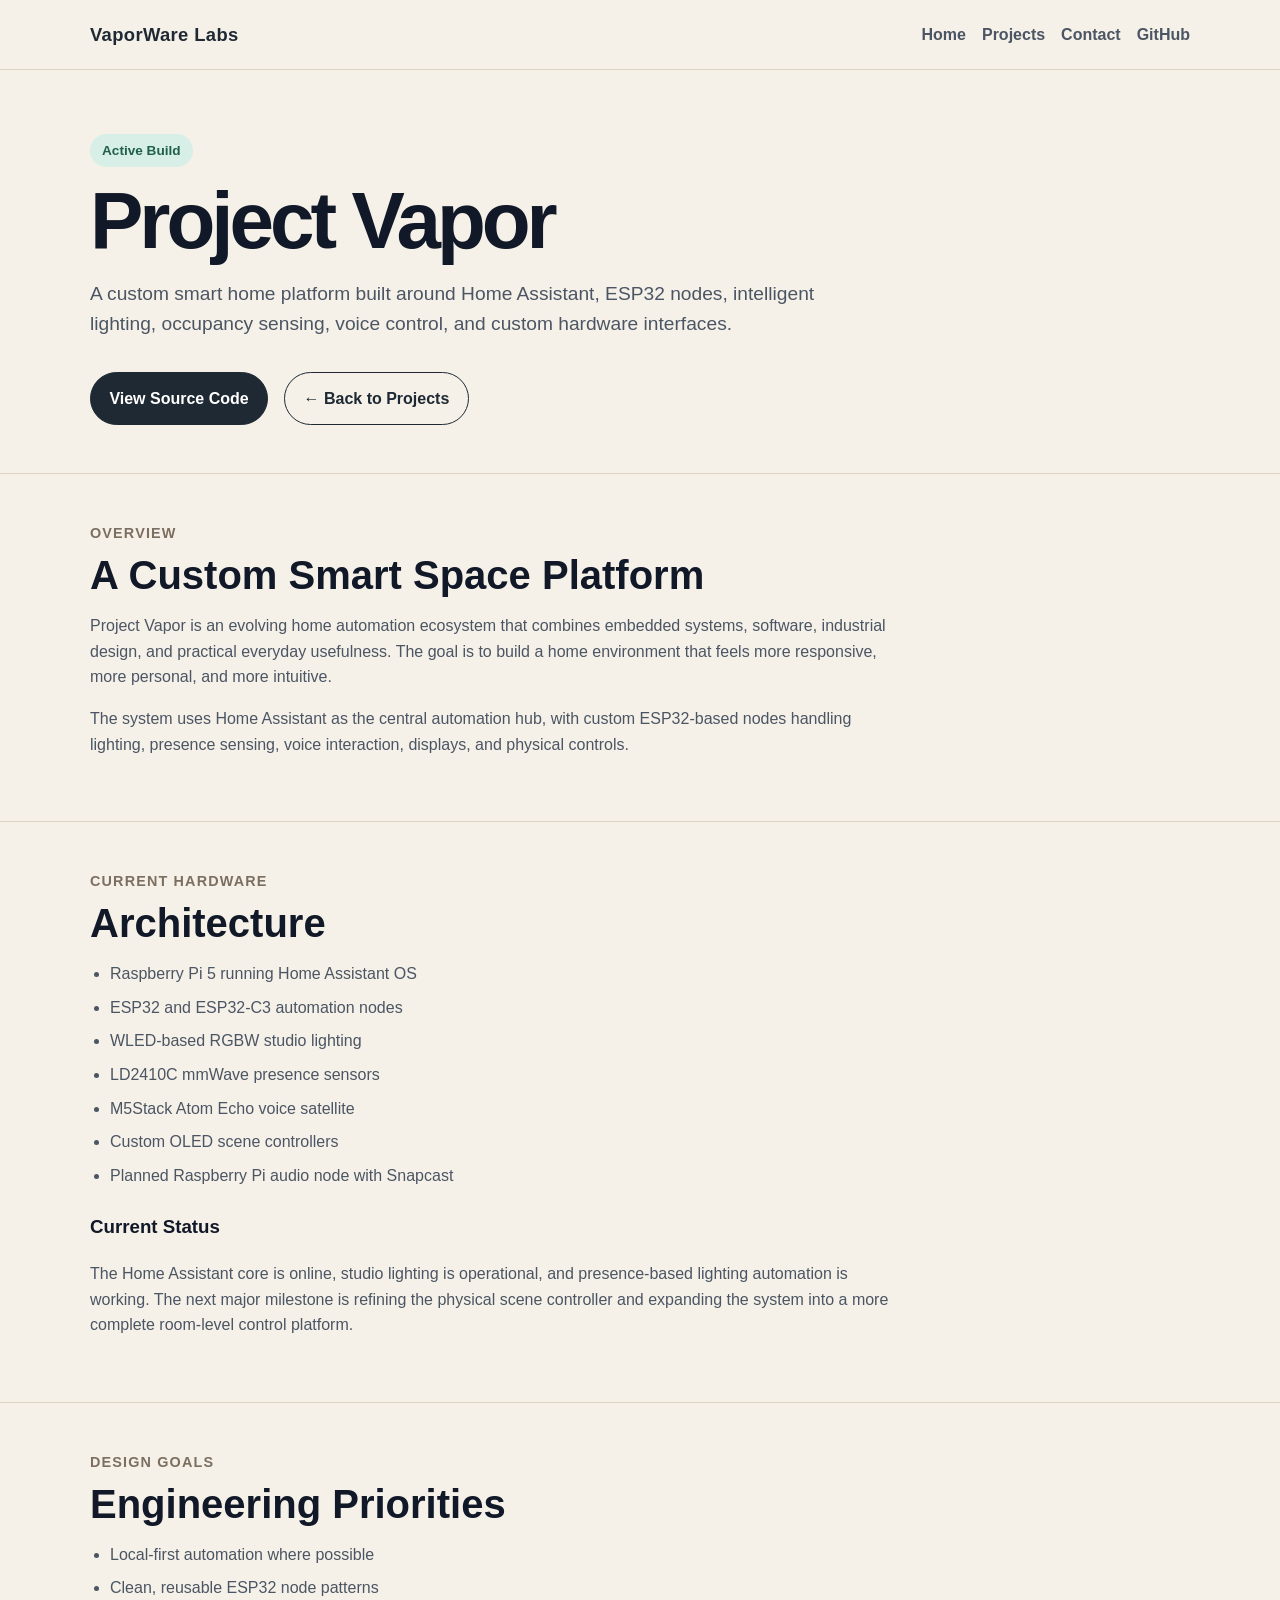
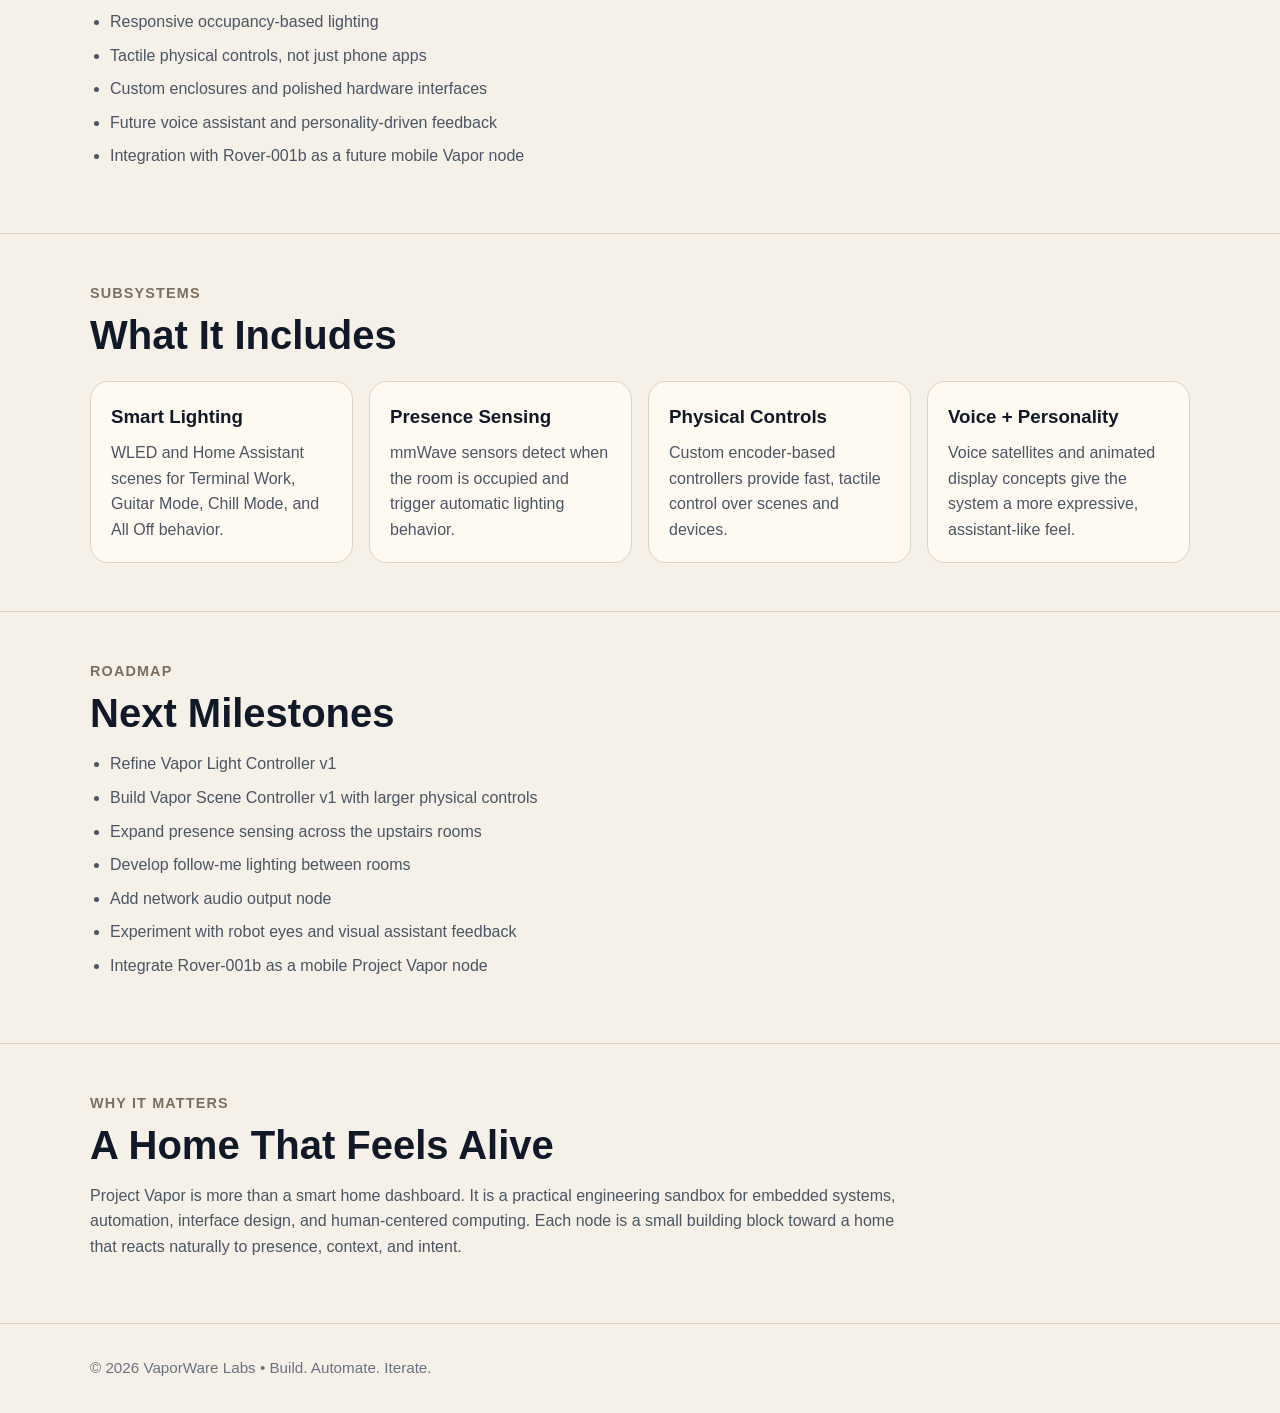
==== commit 5d564ade: "Removed hero image from project-vapor.html" ====
--- a/project-vapor.html
+++ b/project-vapor.html
@@ -242,11 +242,13 @@
           hardware interfaces.
         </p>
 
+<!--
         <img
           class="hero-image"
           src="images/project-vapor-hero.jpg"
           alt="Project Vapor smart home controller, lighting, and automation hardware"
         />
+-->
 
         <div class="actions">
           <a class="button" href="https://github.com/VaporWareLabs" target="_blank" rel="noopener">
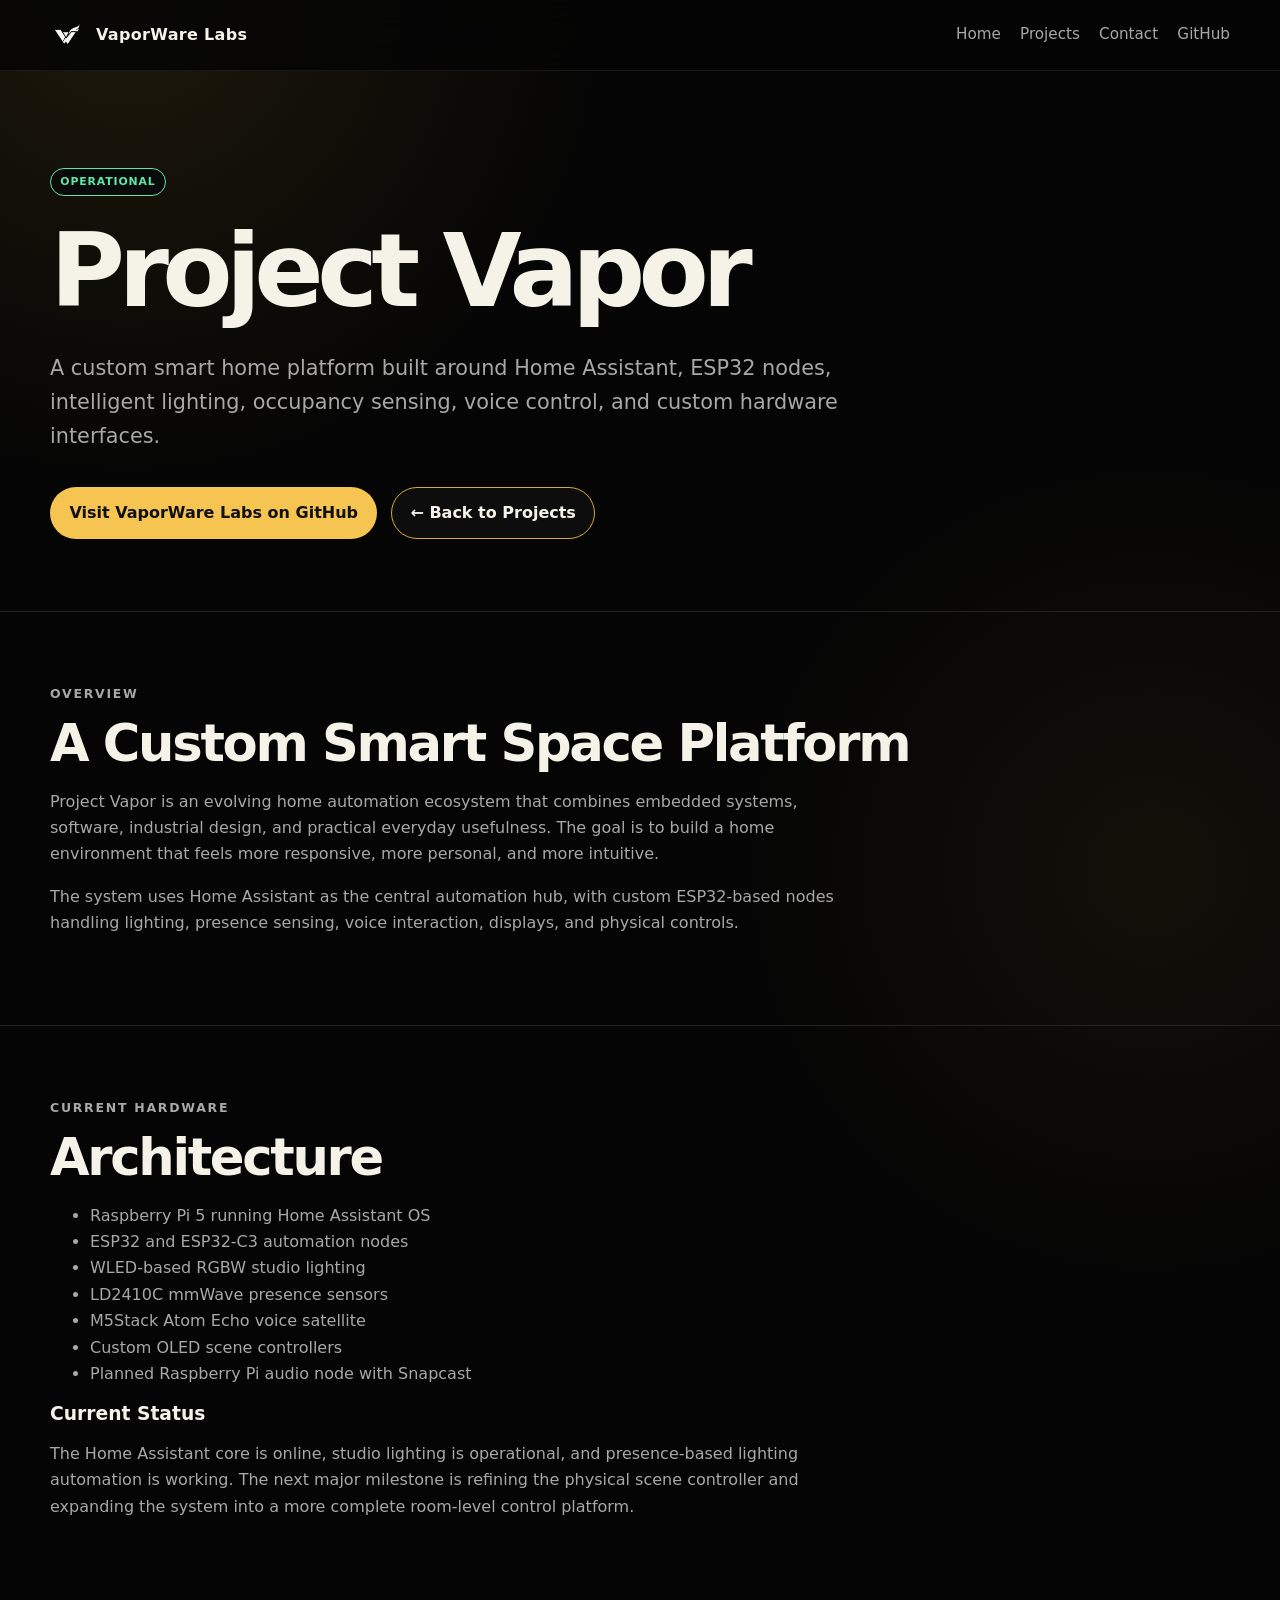
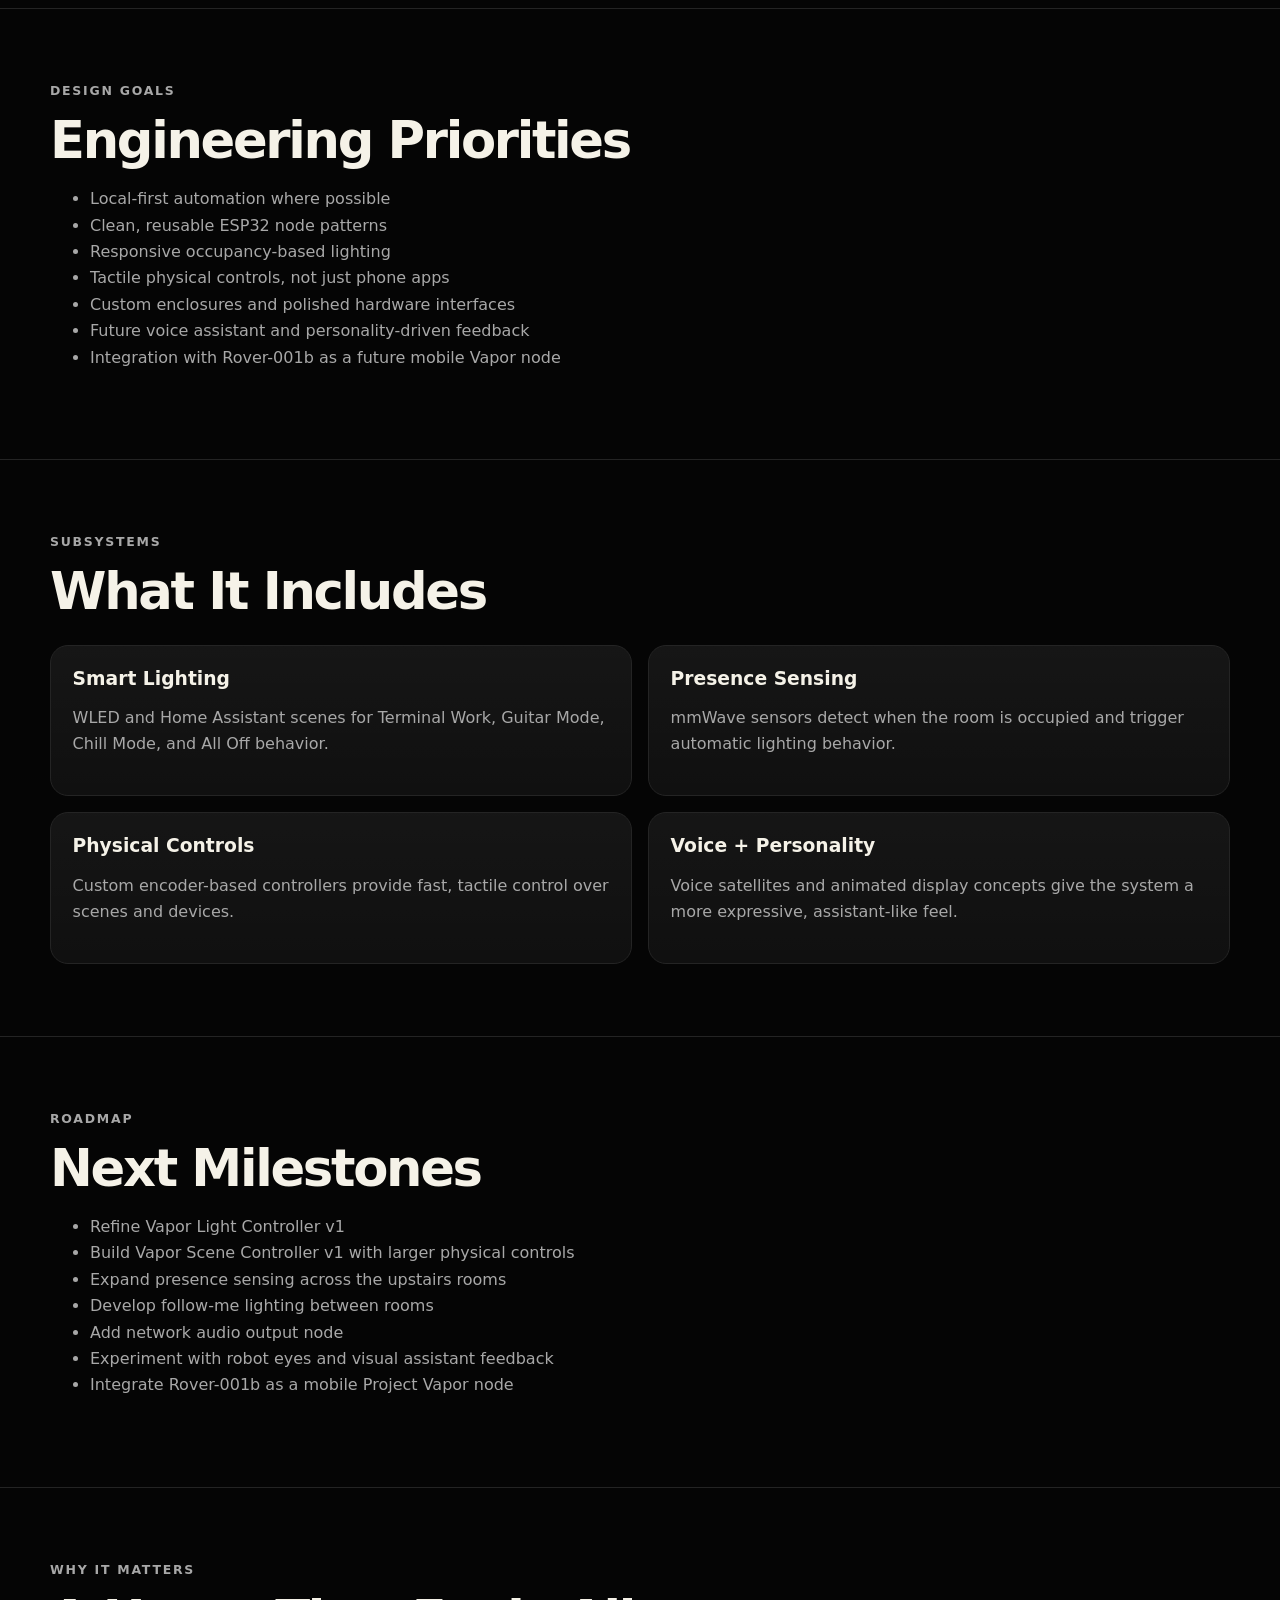
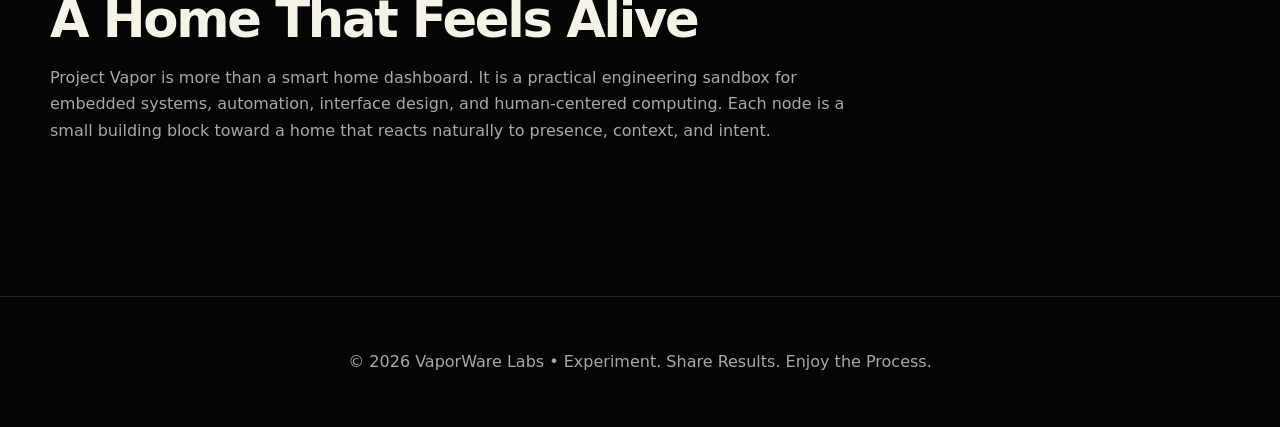
==== commit 449203b2: "Updated look and feel a bit.  Kept similiar color scheme.  Added content to better reflect current l" ====
--- a/project-vapor.html
+++ b/project-vapor.html
@@ -3,236 +3,36 @@
 <head>
   <meta charset="UTF-8" />
   <meta name="viewport" content="width=device-width, initial-scale=1.0" />
-
+  <link rel="icon" href="/favicon.ico">
+  
   <title>Project Vapor | VaporWare Labs</title>
   <meta
     name="description"
     content="Project Vapor is a custom smart home automation platform built with Home Assistant, ESP32 nodes, intelligent lighting, occupancy sensing, and local voice control."
   />
-
-  <style>
-    * {
-      box-sizing: border-box;
-    }
-
-    body {
-      margin: 0;
-      font-family: Arial, Helvetica, sans-serif;
-      background: #f5f1e8;
-      color: #1f2933;
-      line-height: 1.6;
-    }
-
-    a {
-      color: inherit;
-      text-decoration: none;
-    }
-
-    .container {
-      width: min(1100px, calc(100% - 2rem));
-      margin: 0 auto;
-    }
-
-    header {
-      padding: 1.25rem 0;
-      border-bottom: 1px solid #ddd3c3;
-      background: #f5f1e8;
-    }
-
-    .nav {
-      display: flex;
-      justify-content: space-between;
-      align-items: center;
-      gap: 1rem;
-      flex-wrap: wrap;
-    }
-
-    .brand {
-      font-weight: 800;
-      font-size: 1.15rem;
-      letter-spacing: 0.02em;
-    }
-
-    nav {
-      display: flex;
-      gap: 1rem;
-      flex-wrap: wrap;
-      font-weight: 600;
-      color: #4b5563;
-    }
-
-    nav a:hover {
-      color: #111827;
-    }
-
-    .hero {
-      padding: 4rem 0 3rem;
-    }
-
-    .badge {
-      display: inline-block;
-      margin-bottom: 1rem;
-      padding: 0.35rem 0.75rem;
-      border-radius: 999px;
-      background: #d7efe7;
-      color: #1f5f4b;
-      font-size: 0.85rem;
-      font-weight: 700;
-    }
-
-    h1 {
-      margin: 0 0 1rem;
-      font-size: clamp(2.75rem, 7vw, 5rem);
-      line-height: 0.95;
-      letter-spacing: -0.05em;
-      color: #111827;
-    }
-
-    .hero p {
-      max-width: 760px;
-      font-size: 1.2rem;
-      color: #4b5563;
-      margin-bottom: 2rem;
-    }
-
-    .hero-image {
-      width: 100%;
-      max-height: 520px;
-      object-fit: cover;
-      border-radius: 24px;
-      border: 1px solid #ddd3c3;
-      box-shadow: 0 18px 45px rgba(31, 41, 51, 0.16);
-      background: #e8dfd0;
-      margin: 1rem 0 1.5rem;
-    }
-
-    .actions {
-      display: flex;
-      gap: 1rem;
-      flex-wrap: wrap;
-      margin-top: 1rem;
-    }
-
-    .button {
-      display: inline-block;
-      padding: 0.8rem 1.15rem;
-      border-radius: 999px;
-      font-weight: 700;
-      border: 1px solid #1f2933;
-      background: #1f2933;
-      color: #ffffff;
-    }
-
-    .button.secondary {
-      background: transparent;
-      color: #1f2933;
-    }
-
-    .section {
-      padding: 3rem 0;
-      border-top: 1px solid #ddd3c3;
-    }
-
-    .section-label {
-      margin: 0 0 0.5rem;
-      color: #7c6f60;
-      font-size: 0.9rem;
-      font-weight: 800;
-      text-transform: uppercase;
-      letter-spacing: 0.08em;
-    }
-
-    h2 {
-      margin: 0 0 1rem;
-      font-size: clamp(1.75rem, 4vw, 2.5rem);
-      line-height: 1.1;
-      color: #111827;
-    }
-
-    h3 {
-      margin-top: 1.5rem;
-      color: #111827;
-    }
-
-    p {
-      max-width: 820px;
-      color: #4b5563;
-    }
-
-    ul {
-      max-width: 820px;
-      padding-left: 1.25rem;
-      color: #4b5563;
-    }
-
-    li {
-      margin-bottom: 0.5rem;
-    }
-
-    .grid {
-      display: grid;
-      grid-template-columns: repeat(auto-fit, minmax(240px, 1fr));
-      gap: 1rem;
-      margin-top: 1.5rem;
-    }
-
-    .card {
-      background: #fffaf1;
-      border: 1px solid #ddd3c3;
-      border-radius: 18px;
-      padding: 1.25rem;
-    }
-
-    .card h3 {
-      margin-top: 0;
-      margin-bottom: 0.5rem;
-    }
-
-    .card p {
-      margin: 0;
-    }
-
-    footer {
-      padding: 2rem 0;
-      border-top: 1px solid #ddd3c3;
-      color: #6b7280;
-      font-size: 0.95rem;
-    }
-
-    @media (max-width: 700px) {
-      .hero {
-        padding-top: 3rem;
-      }
-
-      .actions {
-        flex-direction: column;
-      }
-
-      .button {
-        text-align: center;
-      }
-    }
-  </style>
+  <link rel="stylesheet" href="styles.css">
 </head>
 
-<body>
-  <header>
-    <div class="container nav">
-      <a class="brand" href="index.html">VaporWare Labs</a>
-
-      <nav>
+<body class="project-page project-vapor-page">
+  <header class="site-header">
+    <div class="container nav-wrap">
+      <a class="brand" href="index.html" aria-label="VaporWare Labs home">
+        <img src="logo-white.png" alt="" class="brand-logo">
+        <span>VaporWare Labs</span>
+      </a>
+      <nav class="site-nav" aria-label="Primary navigation">
         <a href="index.html">Home</a>
         <a href="index.html#projects">Projects</a>
         <a href="mailto:lab@vaporwarelabs.org">Contact</a>
-        <a href="https://github.com/VaporWareLabs" target="_blank" rel="noopener">GitHub</a>
+        <a href="https://github.com/VaporWareLabs">GitHub</a>
       </nav>
     </div>
   </header>
 
   <main>
-    <section class="hero">
+    <section class="project-hero">
       <div class="container">
-        <span class="badge">Active Build</span>
+        <span class="pill operational-pill">Operational</span>
 
         <h1>Project Vapor</h1>
 
@@ -242,19 +42,11 @@
           hardware interfaces.
         </p>
 
-<!--
-        <img
-          class="hero-image"
-          src="images/project-vapor-hero.jpg"
-          alt="Project Vapor smart home controller, lighting, and automation hardware"
-        />
--->
-
-        <div class="actions">
-          <a class="button" href="https://github.com/VaporWareLabs" target="_blank" rel="noopener">
-            View Source Code
+        <div class="button-row">
+          <a class="button button-primary" href="https://github.com/VaporWareLabs" target="_blank" rel="noopener">
+            Visit VaporWare Labs on GitHub
           </a>
-          <a class="button secondary" href="index.html#projects">
+          <a class="button" href="index.html#projects">
             ← Back to Projects
           </a>
         </div>
@@ -396,9 +188,9 @@
     </section>
   </main>
 
-  <footer>
+  <footer class="site-footer">
     <div class="container">
-      © 2026 VaporWare Labs • Build. Automate. Iterate.
+      © 2026 VaporWare Labs • Experiment. Share Results. Enjoy the Process.
     </div>
   </footer>
 </body>
--- a/styles.css
+++ b/styles.css
@@ -0,0 +1,602 @@
+:root {
+  --bg: #050505;
+  --bg-soft: #080808;
+  --panel: #101010;
+  --panel-hover: #151515;
+  --line: #242424;
+  --text: #f5f2e8;
+  --muted: #a8a8a8;
+  --gold: #d6a93b;
+  --gold-light: #f5c451;
+  --status-active: #59B7FF;
+  --status-operational: #5EE6A8;
+  --status-experimental: #D66A42;
+  --status-planned: #6E7F80;
+  --status-archived: #8F98A3;
+
+
+
+  --radius: 18px;
+  --shadow: 0 22px 60px rgba(0, 0, 0, .28);
+  --container: 1180px;
+}
+
+* { box-sizing: border-box; }
+
+html { scroll-behavior: smooth; }
+
+body {
+  margin: 0;
+  background:
+    radial-gradient(circle at 10% 0%, rgba(214, 169, 59, .12), transparent 30rem),
+    radial-gradient(circle at 90% 24%, rgba(245, 196, 81, .06), transparent 26rem),
+    var(--bg);
+  color: var(--text);
+  font-family: Inter, ui-sans-serif, system-ui, -apple-system, BlinkMacSystemFont, "Segoe UI", sans-serif;
+  line-height: 1.65;
+}
+
+a { color: inherit; text-decoration: none; }
+a:hover, a:focus-visible { color: var(--gold-light); }
+
+img { max-width: 100%; display: block; }
+
+.container {
+  width: min(calc(100% - 2rem), var(--container));
+  margin-inline: auto;
+}
+
+.site-header {
+  position: sticky;
+  top: 0;
+  z-index: 20;
+  border-bottom: 1px solid rgba(255,255,255,.07);
+  background: rgba(5, 5, 5, .86);
+  backdrop-filter: blur(16px);
+}
+
+.nav-wrap {
+  min-height: 70px;
+  display: flex;
+  align-items: center;
+  justify-content: space-between;
+  gap: 1.25rem;
+}
+
+.brand {
+  display: inline-flex;
+  align-items: center;
+  gap: .75rem;
+  font-weight: 800;
+  letter-spacing: .02em;
+}
+
+.brand-logo {
+  width: 34px;
+  height: 34px;
+  object-fit: contain;
+}
+
+.site-nav {
+  display: flex;
+  flex-wrap: wrap;
+  align-items: center;
+  gap: 1.2rem;
+  color: var(--muted);
+  font-size: .95rem;
+}
+
+.hero {
+  padding: 7.2rem 0 5.5rem;
+  overflow: hidden;
+}
+
+.hero-grid {
+  display: grid;
+  grid-template-columns: minmax(0, 1.25fr) minmax(240px, .75fr);
+  align-items: center;
+  gap: 4rem;
+}
+
+.kicker, .eyebrow {
+  margin: 0 0 .8rem;
+  color: var(--gold-light);
+  font-size: .78rem;
+  font-weight: 800;
+  letter-spacing: .14em;
+  text-transform: uppercase;
+}
+
+h1, h2, h3 {
+  margin-top: 0;
+  line-height: 1.15;
+}
+
+h1 {
+  max-width: 10ch;
+  margin-bottom: 1.2rem;
+  font-size: clamp(3.4rem, 8vw, 7rem);
+  letter-spacing: -.065em;
+}
+
+h2 {
+  margin-bottom: 1rem;
+  font-size: clamp(2rem, 4vw, 3.4rem);
+  letter-spacing: -.045em;
+}
+
+h3 { margin-bottom: .55rem; }
+
+.hero-lede {
+  max-width: 760px;
+  margin: 0;
+  color: var(--muted);
+  font-size: clamp(1.08rem, 2vw, 1.35rem);
+}
+
+blockquote {
+  margin: 2rem 0 0;
+  padding: .15rem 0 .15rem 1.15rem;
+  border-left: 4px solid var(--gold);
+  color: var(--text);
+  font-size: clamp(1.15rem, 2vw, 1.55rem);
+  font-weight: 750;
+}
+
+.hero-mark {
+  display: grid;
+  min-height: 320px;
+  place-items: center;
+  border: 1px solid rgba(214, 169, 59, .2);
+  border-radius: 50%;
+  background:
+    radial-gradient(circle, rgba(214,169,59,.15), rgba(214,169,59,.025) 52%, transparent 68%);
+  box-shadow: inset 0 0 80px rgba(214,169,59,.05);
+}
+
+.hero-mark img {
+  width: min(72%, 300px);
+  opacity: .92;
+  filter: drop-shadow(0 20px 40px rgba(0,0,0,.35));
+}
+
+.button-row {
+  display: flex;
+  flex-wrap: wrap;
+  align-items: center;
+  gap: .85rem;
+  margin-top: 2.1rem;
+}
+
+.button {
+  display: inline-flex;
+  min-height: 46px;
+  align-items: center;
+  justify-content: center;
+  padding: .72rem 1.15rem;
+  border: 1px solid var(--gold);
+  border-radius: 999px;
+  background: rgba(16,16,16,.8);
+  font-weight: 750;
+  transition: transform .18s ease, border-color .18s ease, background .18s ease;
+}
+
+.button:hover {
+  transform: translateY(-1px);
+  border-color: var(--gold);
+  text-decoration: none;
+}
+
+.button-primary {
+  border-color: transparent;
+  background: var(--gold);
+  color: #111;
+}
+
+.button-primary:hover {
+  background: var(--gold-light);
+  color: #111;
+}
+
+.text-link {
+  padding: .6rem .2rem;
+  color: var(--muted);
+  font-weight: 650;
+}
+
+.section { padding: 5.5rem 0; }
+
+.section-alt {
+  border-block: 1px solid rgba(255,255,255,.055);
+  background: rgba(8,8,8,.66);
+}
+
+.section-heading {
+  max-width: 820px;
+  margin-bottom: 2rem;
+}
+
+.section-heading > p:not(.eyebrow) {
+  margin: .7rem 0 0;
+  color: var(--muted);
+  font-size: 1.04rem;
+}
+
+.status-grid {
+  display: grid;
+  grid-template-columns: repeat(3, minmax(0, 1fr));
+  gap: 1rem;
+}
+
+.status-card {
+  display: flex;
+  gap: .9rem;
+  padding: 1.1rem;
+  border: 1px solid var(--line);
+  border-radius: 14px;
+  background: rgba(16,16,16,.7);
+}
+
+.status-card h3 { margin: 0; }
+.status-card p { margin: .1rem 0; color: var(--text); font-weight: 650; }
+.status-card small { color: var(--muted); }
+
+.status-dot {
+  flex: 0 0 auto;
+  width: .7rem;
+  height: .7rem;
+  margin-top: .42rem;
+  border-radius: 50%;
+  box-shadow: 0 0 14px currentColor;
+}
+.status-dot.active { color: var(--status-active); background: var(--status-active); }
+.status-dot.operational { color: var(--status-operational); background: var(--status-operational); }
+.status-dot.experimental { color: var(--status-experimental); background: var(--status-experimental); }
+.status-dot.planned { color: var(--status-planned); background: var(--status-planned); }
+.status-dot.archived { color: var(--status-archived); background: var(--status-archived); }
+
+.project-grid {
+  display: grid;
+  grid-template-columns: repeat(12, minmax(0, 1fr));
+  gap: 1rem;
+}
+
+.project-card {
+  grid-column: span 4;
+  display: flex;
+  flex-direction: column;
+  min-height: 100%;
+  padding: 1.35rem;
+  border: 1px solid var(--line);
+  border-radius: var(--radius);
+  background:
+    linear-gradient(180deg, rgba(255,255,255,.025), transparent 40%),
+    var(--panel);
+  box-shadow: var(--shadow);
+  transition: transform .18s ease, background .18s ease, border-color .18s ease;
+}
+
+.project-card:hover {
+  transform: translateY(-3px);
+  border-color: var(--gold);
+  background-color: var(--panel-hover);
+}
+
+.project-card.featured {
+  grid-column: span 8;
+}
+
+.card-topline {
+  display: flex;
+  align-items: center;
+  justify-content: space-between;
+  gap: .8rem;
+  margin-bottom: 1rem;
+}
+
+.pill {
+  display: inline-flex;
+  width: fit-content;
+  padding: .26rem .58rem;
+  border: 1px solid currentColor;
+  border-radius: 999px;
+  background: #0a0a0a;
+  font-size: .68rem;
+  font-weight: 850;
+  letter-spacing: .08em;
+  text-transform: uppercase;
+}
+.active-pill { color: var(--status-active); }
+.operational-pill { color: var(--status-operational); }
+.experiment-pill { color: var(--status-experimental); }
+.planned-pill { color: var(--status-planned); }
+.archived-pill { color: var(--status-archived); }
+
+.project-icon {
+  color: var(--gold-light);
+  font-size: 1.35rem;
+}
+
+.project-type {
+  margin: 0 0 .35rem;
+  color: var(--gold-light) !important;
+  font-size: .78rem;
+  font-weight: 800;
+  letter-spacing: .1em;
+  text-transform: uppercase;
+}
+
+.project-card p, .project-card li { color: var(--muted); }
+.project-card ul { margin: .7rem 0 0; padding-left: 1.15rem; }
+.project-card li + li { margin-top: .25rem; }
+
+.card-focus {
+  padding-top: .8rem;
+  border-top: 1px solid rgba(255,255,255,.065);
+}
+
+.card-link {
+  margin-top: auto;
+  padding-top: 1.1rem;
+  color: var(--gold-light);
+  font-weight: 800;
+}
+
+.tech-grid {
+  display: grid;
+  grid-template-columns: repeat(4, minmax(0, 1fr));
+  gap: 1rem;
+}
+
+.tech-card {
+  padding: 1.1rem;
+  border: 1px solid var(--line);
+  border-radius: 14px;
+  background: var(--panel);
+}
+
+.tech-card h3 { margin-bottom: .35rem; }
+.tech-card p { margin: 0; color: var(--muted); }
+
+.process-grid {
+  display: grid;
+  grid-template-columns: repeat(7, minmax(0, 1fr));
+  gap: .75rem;
+  margin: 0;
+  padding: 0;
+  list-style: none;
+}
+
+.process-grid li {
+  padding: 1rem;
+  border: 1px solid var(--line);
+  border-radius: 14px;
+  background: var(--panel);
+  color: var(--muted);
+}
+
+.process-grid span {
+  display: block;
+  margin-bottom: .6rem;
+  color: var(--gold-light);
+  font-size: .78rem;
+  font-weight: 900;
+  letter-spacing: .08em;
+}
+
+.split-panel {
+  display: grid;
+  grid-template-columns: .8fr 1.2fr;
+  gap: 3rem;
+  align-items: start;
+}
+
+.focus-list {
+  columns: 2;
+  column-gap: 3rem;
+  margin: 0;
+  padding-left: 1.2rem;
+}
+
+.focus-list li {
+  break-inside: avoid;
+  margin-bottom: .75rem;
+  color: var(--muted);
+}
+
+.connect-section { padding-top: 4.5rem; }
+
+.connect-card {
+  display: flex;
+  align-items: center;
+  justify-content: space-between;
+  gap: 2rem;
+  padding: 2rem;
+  border: 1px solid rgba(214, 169, 59, .45);
+  border-radius: var(--radius);
+  background:
+    linear-gradient(135deg, rgba(214,169,59,.13), rgba(245,196,81,.05)),
+    var(--panel);
+  box-shadow: var(--shadow);
+}
+
+.connect-card > div { max-width: 780px; }
+.connect-card p { margin-bottom: 0; color: var(--muted); }
+
+.site-footer {
+  margin-top: 4rem;
+  padding: 3.25rem 0;
+  border-top: 1px solid var(--line);
+  color: var(--muted);
+}
+
+.footer-grid {
+  display: grid;
+  grid-template-columns: 1.2fr .6fr 1fr;
+  gap: 2rem;
+}
+
+.footer-brand {
+  color: var(--text);
+  font-size: 1.15rem;
+  font-weight: 850;
+}
+
+.site-footer h3 {
+  margin-bottom: .55rem;
+  color: var(--text);
+  font-size: .9rem;
+}
+
+.site-footer a {
+  display: block;
+  width: fit-content;
+  margin: .2rem 0;
+}
+
+.site-footer p { margin: .4rem 0 0; }
+
+@media (max-width: 940px) {
+  .hero-grid { grid-template-columns: 1fr; }
+  .hero-mark { display: none; }
+  .status-grid { grid-template-columns: repeat(2, minmax(0,1fr)); }
+  .project-card, .project-card.featured { grid-column: span 6; }
+  .tech-grid { grid-template-columns: repeat(2, minmax(0,1fr)); }
+  .process-grid { grid-template-columns: repeat(2, minmax(0,1fr)); }
+  .split-panel { grid-template-columns: 1fr; }
+}
+
+@media (max-width: 680px) {
+  .nav-wrap {
+    align-items: flex-start;
+    flex-direction: column;
+    padding: .9rem 0;
+  }
+
+  .site-nav { gap: .75rem 1rem; }
+
+  .hero { padding-top: 4.6rem; }
+  .section { padding: 4rem 0; }
+
+  .status-grid,
+  .tech-grid,
+  .process-grid {
+    grid-template-columns: 1fr;
+  }
+
+  .project-card,
+  .project-card.featured {
+    grid-column: 1 / -1;
+  }
+
+  .focus-list { columns: 1; }
+
+  .connect-card {
+    align-items: flex-start;
+    flex-direction: column;
+  }
+
+  .footer-grid { grid-template-columns: 1fr; }
+}
+
+/* Shared project-detail structure */
+.project-page {
+  --accent: var(--gold-light);
+  --project-panel: var(--panel);
+}
+
+.project-vapor-page {
+  --accent: var(--gold-light);
+  --project-panel: #101010;
+}
+
+.rover-page {
+  --accent: var(--gold-light);
+  --project-panel: #19160e;
+}
+
+.project-page .site-nav a:hover,
+.project-page .site-nav a:focus-visible,
+.project-page .section-label,
+.project-page .section-kicker {
+  color: var(--accent);
+}
+
+.project-page .project-hero {
+  padding: 6rem 0 4.5rem;
+}
+
+.project-page .project-hero h1 {
+  max-width: none;
+  margin: 1rem 0;
+}
+
+.project-page .project-hero > .container > p,
+.project-page section > .container > p,
+.project-page section > .container > ul,
+.project-page .card p {
+  max-width: 820px;
+  color: var(--muted);
+}
+
+.project-page .project-hero > .container > p {
+  font-size: clamp(1.08rem, 2vw, 1.3rem);
+}
+
+.project-page main > .section,
+.project-page main > section:not(.project-hero) {
+  padding: 4.5rem 0;
+  border-top: 1px solid var(--line);
+}
+
+.project-page .section-label,
+.project-page .section-kicker {
+  margin: 0 0 .6rem;
+  font-size: .78rem;
+  font-weight: 800;
+  letter-spacing: .14em;
+  text-transform: uppercase;
+}
+
+.project-page .grid,
+.project-page .grid-2 {
+  display: grid;
+  grid-template-columns: repeat(2, minmax(0, 1fr));
+  gap: 1rem;
+  margin-top: 1.5rem;
+}
+
+.project-page .card {
+  padding: 1.35rem;
+  border: 1px solid var(--line);
+  border-radius: var(--radius);
+  background: linear-gradient(180deg, rgba(255,255,255,.025), transparent), var(--project-panel);
+}
+
+.project-page .card h3 { margin-top: 0; }
+.project-page .status-box { border-color: color-mix(in srgb, var(--accent) 42%, transparent); }
+.project-page .status-box h3 { color: var(--accent); }
+
+.project-page .hero-image {
+  width: 100%;
+  max-width: 900px;
+  max-height: 640px;
+  margin: 2.5rem auto 2rem;
+  border: 1px solid var(--line);
+  border-radius: var(--radius);
+  object-fit: cover;
+  box-shadow: var(--shadow);
+}
+
+.project-page .button-primary {
+  background: var(--accent);
+  color: #111;
+}
+
+.project-page .site-footer { text-align: center; }
+
+@media (max-width: 680px) {
+  .project-page .project-hero { padding: 4rem 0 3rem; }
+  .project-page .grid,
+  .project-page .grid-2 { grid-template-columns: 1fr; }
+}
